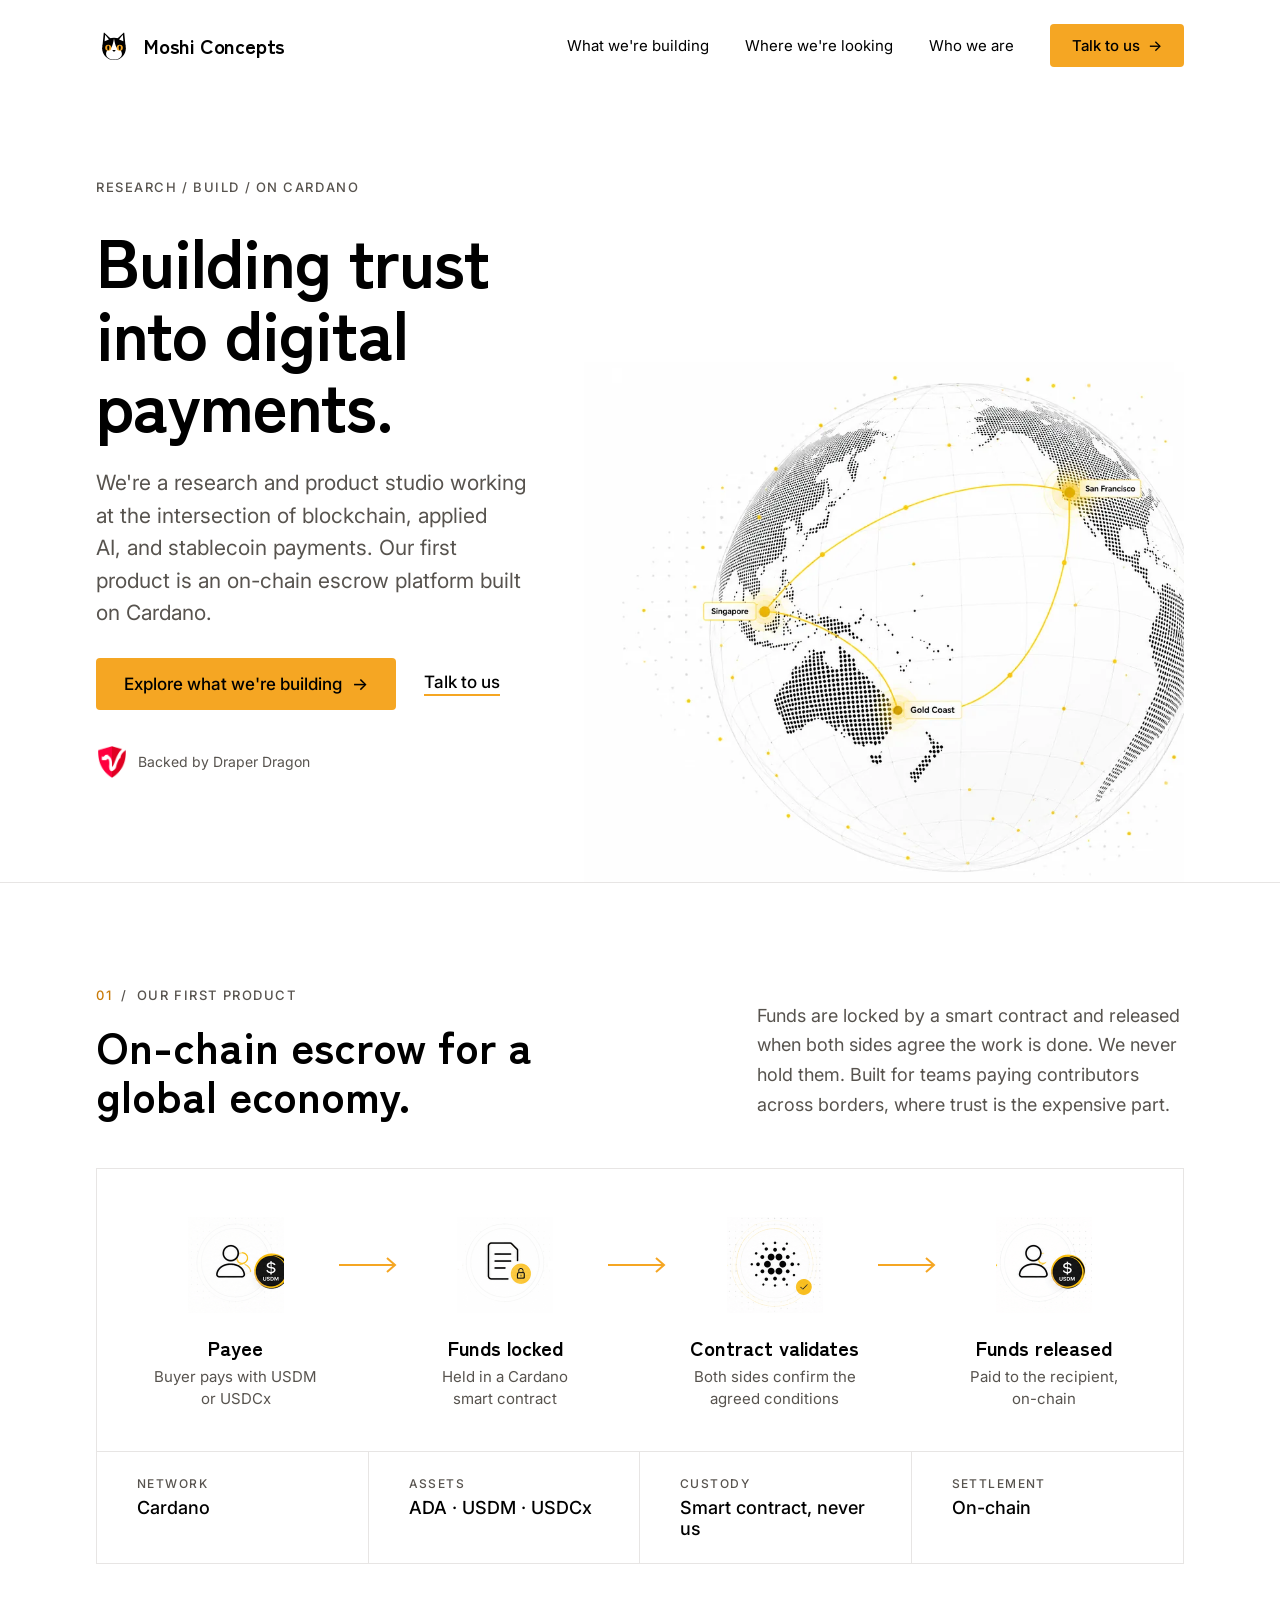
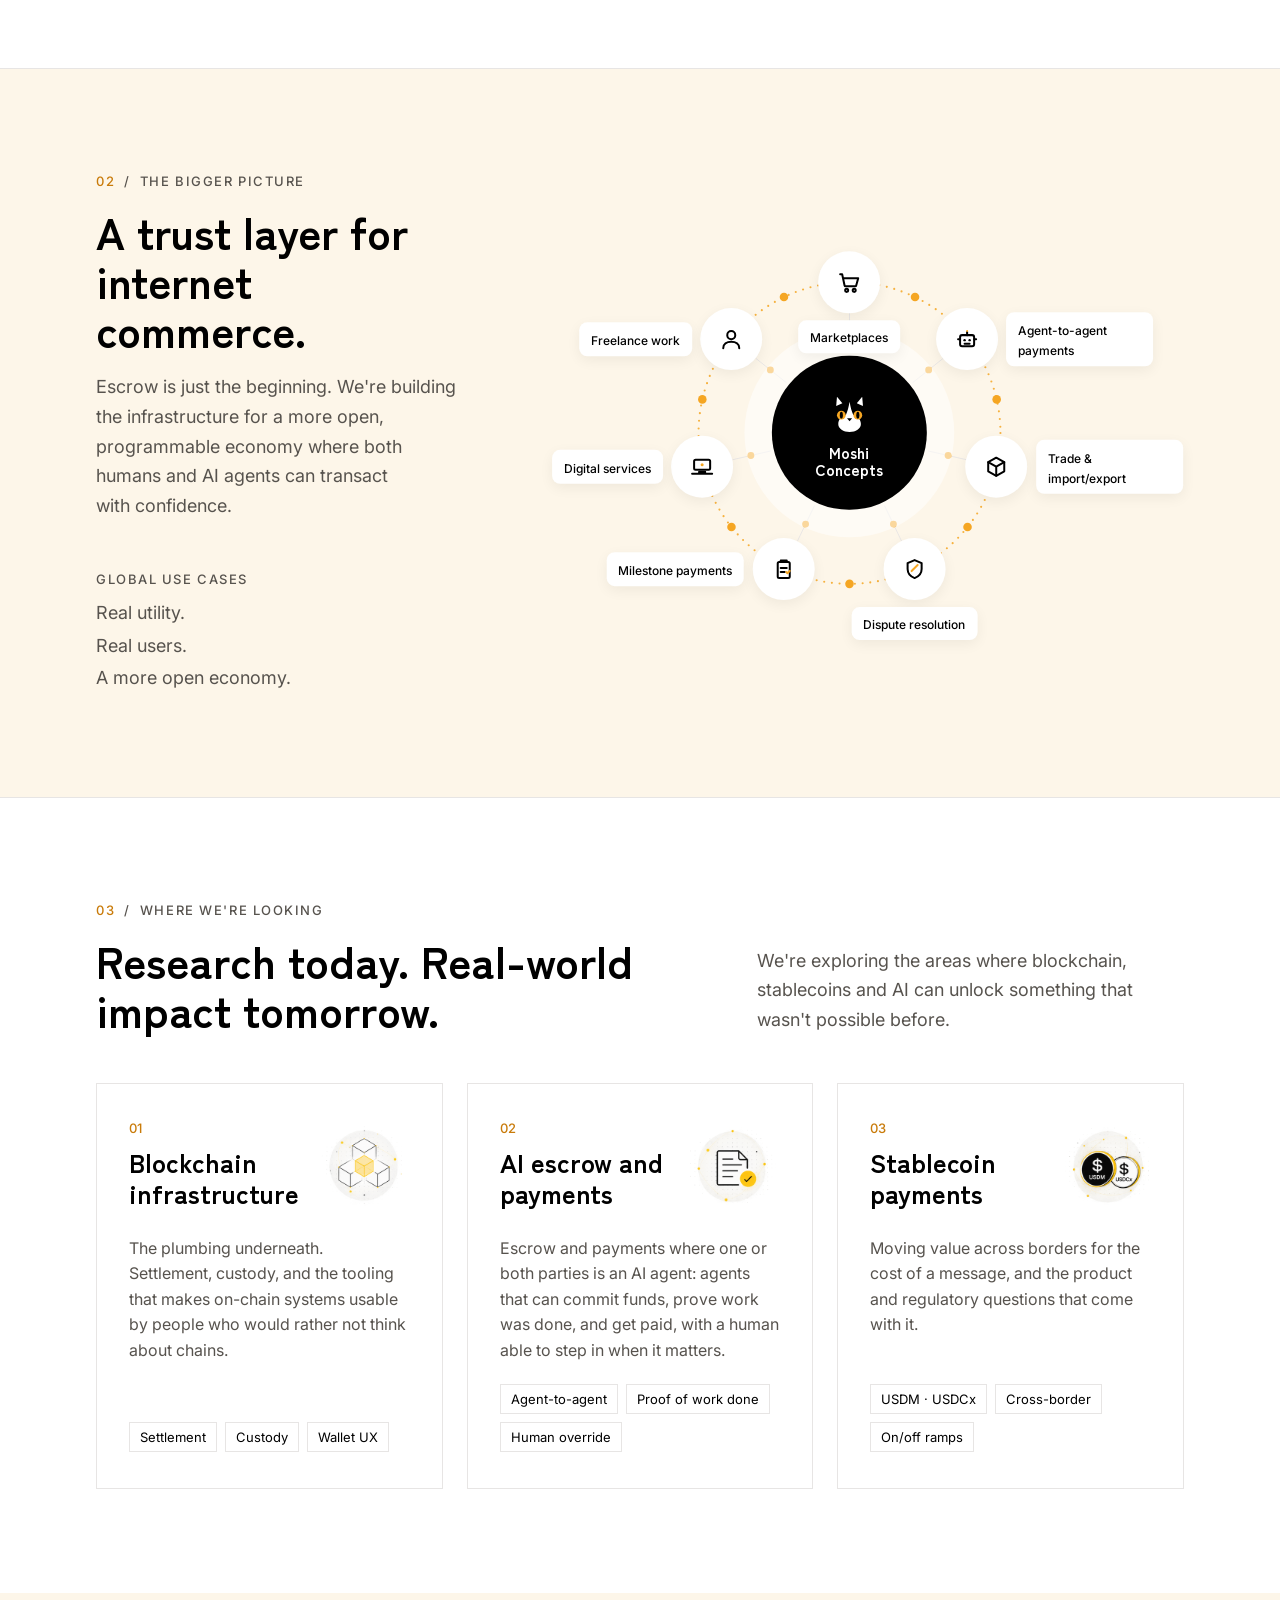
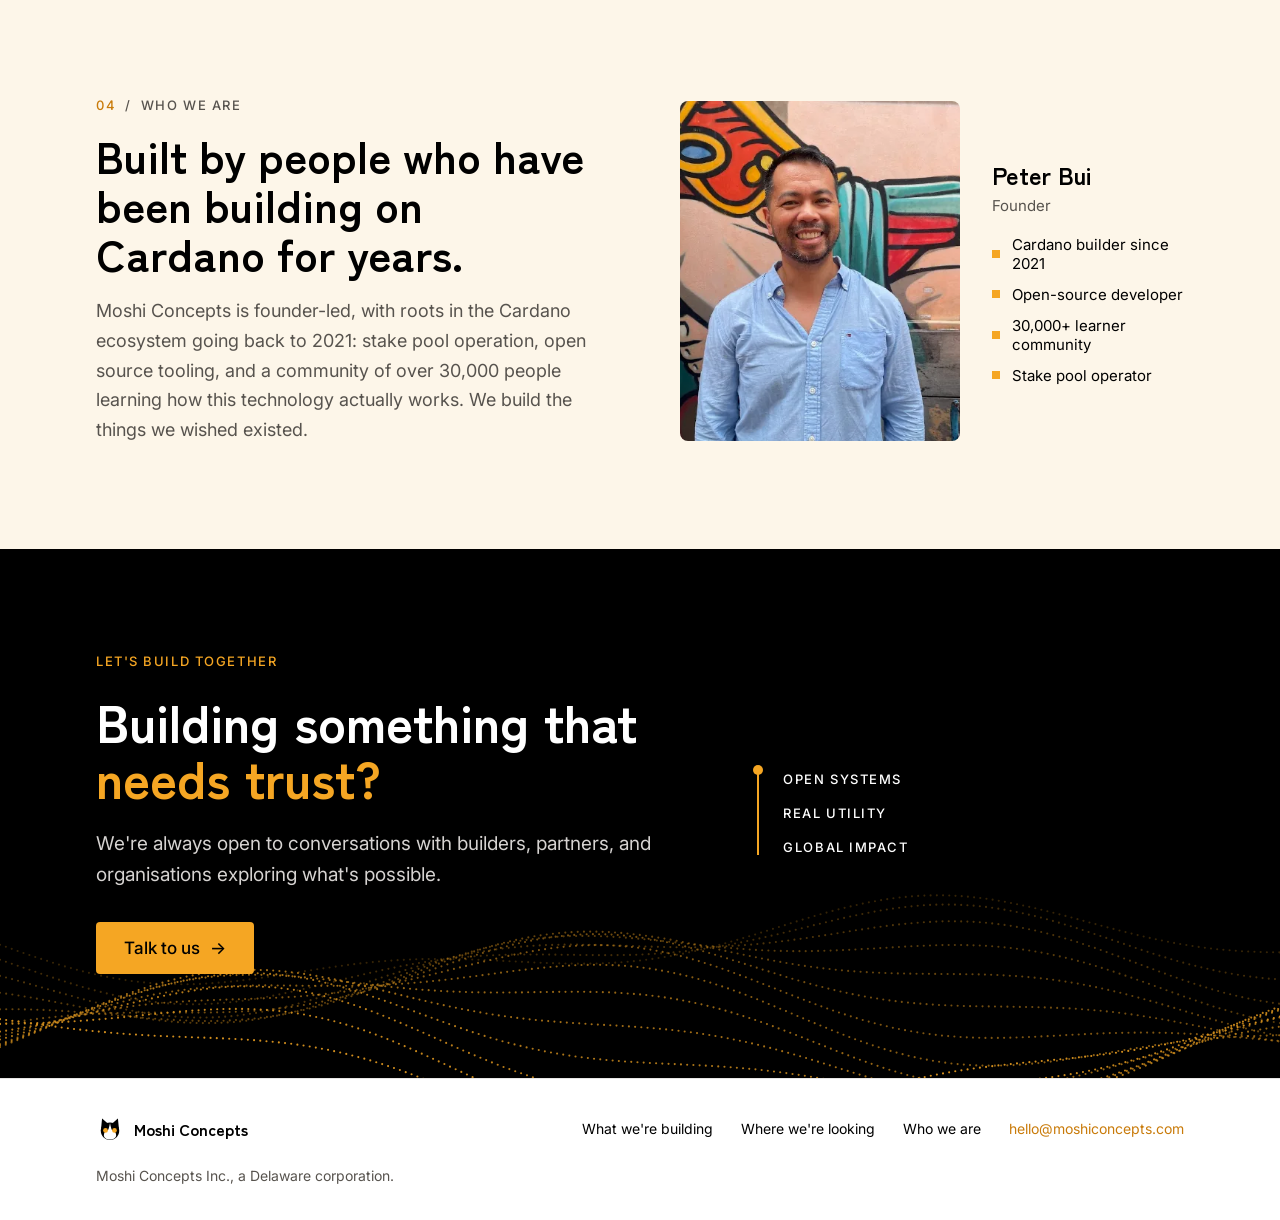
==== index.html @ ad5820c0 "Trust layer: card list on mobile, per the mobile mockup Under 960px the seven use cases now render a" ====
<!DOCTYPE html>
<html lang="en">
<head>
  <meta charset="utf-8">
  <meta name="viewport" content="width=device-width, initial-scale=1">
  <title>Moshi Concepts — Building trust into digital payments</title>
  <meta name="description" content="Moshi Concepts is a research and product studio working at the intersection of blockchain, applied AI, and stablecoin payments. Our first product is an on-chain escrow platform built on Cardano.">

  <!-- Open Graph / social -->
  <meta property="og:type" content="website">
  <meta property="og:title" content="Moshi Concepts — Building trust into digital payments">
  <meta property="og:description" content="A research and product studio at the intersection of blockchain, applied AI, and stablecoin payments. First product: an on-chain escrow platform on Cardano.">
  <meta property="og:image" content="assets/hero.webp">
  <meta name="twitter:card" content="summary_large_image">

  <link rel="icon" href="assets/favicon.svg" type="image/svg+xml">

  <link rel="preconnect" href="https://fonts.googleapis.com">
  <link rel="preconnect" href="https://fonts.gstatic.com" crossorigin>
  <link href="https://fonts.googleapis.com/css2?family=Zen+Kaku+Gothic+New:wght@500;700&family=Inter:wght@400;500&display=swap" rel="stylesheet">

  <link rel="stylesheet" href="styles.css">
</head>
<body>
  <div class="site">

    <!-- ===================== Nav ===================== -->
    <nav class="nav">
      <a class="brand" href="#top" aria-label="Moshi Concepts — home">
        <svg class="brand__mark" viewBox="0 0 100 100" role="img" aria-label="Moshi Concepts">
          <path d="M18,50 L21.5,14 Q22,11 24,14 L45,33 Z" fill="#000000"></path>
          <path d="M82,50 L78.5,14 Q78,11 76,14 L55,33 Z" fill="#000000"></path>
          <path d="M50,27 C68,27 83,39 83,56 C83,73 69,89 50,89 C31,89 17,73 17,56 C17,39 32,27 50,27 Z" fill="#000000"></path>
          <path d="M24,37 L25.5,19 L36,32 Z" fill="#FFFFFF"></path>
          <path d="M76,37 L74.5,19 L64,32 Z" fill="#FFFFFF"></path>
          <path d="M50,29 C52,40 54,48 57,54 C65,56 72,63 72,72 C72,81 62,87.5 50,87.5 C38,87.5 28,81 28,72 C28,63 35,56 43,54 C46,48 48,40 50,29 Z" fill="#FFFFFF"></path>
          <path d="M50,67 l-5,-6 h10 Z" fill="#000000"></path>
          <circle cx="34" cy="55" r="8.5" fill="#F5A623"></circle>
          <circle cx="66" cy="55" r="8.5" fill="#F5A623"></circle>
          <ellipse cx="34" cy="55" rx="3" ry="6.5" fill="#000000"></ellipse>
          <ellipse cx="66" cy="55" rx="3" ry="6.5" fill="#000000"></ellipse>
        </svg>
        <span class="brand__word">Moshi Concepts</span>
      </a>

      <div class="nav__right">
        <div class="nav__links">
          <a href="#build">What we're building</a>
          <a href="#look">Where we're looking</a>
          <a href="#who">Who we are</a>
        </div>
        <a class="btn btn--nav" href="mailto:hello@moshiconcepts.com">Talk to us <span class="btn__arrow" aria-hidden="true">→</span></a>
      </div>
    </nav>

    <!-- ===================== Hero ===================== -->
    <header id="top" class="hero">
      <div class="hero__text">
        <div class="eyebrow">Research / Build / On Cardano</div>
        <h1>Building trust into digital payments.</h1>
        <p class="lead">We're a research and product studio working at the intersection of blockchain, applied AI, and stablecoin payments. Our first product is an on-chain escrow platform built on Cardano.</p>
        <div class="hero__actions">
          <a class="btn btn--lg" href="#build">Explore what we're building <span aria-hidden="true">→</span></a>
          <a class="link-underline" href="mailto:hello@moshiconcepts.com">Talk to us</a>
        </div>
        <div class="backed">
          <img src="assets/draper-dragon.png" alt="Draper Dragon" width="128" height="142">
          <span>Backed by Draper Dragon</span>
        </div>
      </div>
      <div class="hero__media">
        <img src="assets/hero.webp" alt="A globe tracing payment routes between Singapore, Gold Coast, and San Francisco" width="1200" height="800">
      </div>
    </header>

    <!-- ===================== 01 · Our first product ===================== -->
    <section id="build" class="section build">
      <div class="sec-head">
        <div class="sec-head__text">
          <div class="eyebrow"><span class="eyebrow__num">01</span>&nbsp;&nbsp;/&nbsp;&nbsp;Our first product</div>
          <h2>On-chain escrow for a global economy.</h2>
        </div>
        <p class="sec-head__intro">Funds are locked by a smart contract and released when both sides agree the work is done. We never hold them. Built for teams paying contributors across borders, where trust is the expensive part.</p>
      </div>

      <div class="flow">
        <div class="flow__steps">
          <div class="step">
            <img class="step__icon" src="assets/step-payee.png" loading="lazy" decoding="async" alt="" width="192" height="192">
            <div class="step__text">
              <h3>Payee</h3>
              <p>Buyer pays with USDM or USDCx</p>
            </div>
          </div>
          <svg class="flow__arrow flow__arrow--h" viewBox="0 0 72 24" width="72" height="24" aria-hidden="true"><path d="M4,12 H60 M52,5 L60,12 L52,19" fill="none" stroke="#F5A623" stroke-width="2"></path></svg>
          <svg class="flow__arrow flow__arrow--v" viewBox="0 0 24 40" width="24" height="40" aria-hidden="true"><path d="M12,4 V32 M5,25 L12,32 L19,25" fill="none" stroke="#F5A623" stroke-width="2"></path></svg>
          <div class="step">
            <img class="step__icon" src="assets/step-lock.png" loading="lazy" decoding="async" alt="" width="192" height="192">
            <div class="step__text">
              <h3>Funds locked</h3>
              <p>Held in a Cardano smart contract</p>
            </div>
          </div>
          <svg class="flow__arrow flow__arrow--h" viewBox="0 0 72 24" width="72" height="24" aria-hidden="true"><path d="M4,12 H60 M52,5 L60,12 L52,19" fill="none" stroke="#F5A623" stroke-width="2"></path></svg>
          <svg class="flow__arrow flow__arrow--v" viewBox="0 0 24 40" width="24" height="40" aria-hidden="true"><path d="M12,4 V32 M5,25 L12,32 L19,25" fill="none" stroke="#F5A623" stroke-width="2"></path></svg>
          <div class="step">
            <img class="step__icon" src="assets/step-validate.png" loading="lazy" decoding="async" alt="" width="192" height="192">
            <div class="step__text">
              <h3>Contract validates</h3>
              <p>Both sides confirm the agreed conditions</p>
            </div>
          </div>
          <svg class="flow__arrow flow__arrow--h" viewBox="0 0 72 24" width="72" height="24" aria-hidden="true"><path d="M4,12 H60 M52,5 L60,12 L52,19" fill="none" stroke="#F5A623" stroke-width="2"></path></svg>
          <svg class="flow__arrow flow__arrow--v" viewBox="0 0 24 40" width="24" height="40" aria-hidden="true"><path d="M12,4 V32 M5,25 L12,32 L19,25" fill="none" stroke="#F5A623" stroke-width="2"></path></svg>
          <div class="step">
            <img class="step__icon" src="assets/step-release.png" loading="lazy" decoding="async" alt="" width="192" height="192">
            <div class="step__text">
              <h3>Funds released</h3>
              <p>Paid to the recipient, on-chain</p>
            </div>
          </div>
        </div>

        <div class="flow__specs">
          <div class="spec">
            <div class="spec__label">Network</div>
            <div class="spec__value">Cardano</div>
          </div>
          <div class="spec">
            <div class="spec__label">Assets</div>
            <div class="spec__value">ADA · USDM · USDCx</div>
          </div>
          <div class="spec">
            <div class="spec__label">Custody</div>
            <div class="spec__value">Smart contract<span class="spec__long">, never us</span></div>
          </div>
          <div class="spec">
            <div class="spec__label">Settlement</div>
            <div class="spec__value">On-chain</div>
          </div>
        </div>
      </div>
    </section>

    <!-- ===================== 02 · The trust layer ===================== -->
    <section id="trust" class="section trust">
      <div class="trust__text">
        <div class="eyebrow"><span class="eyebrow__num">02</span>&nbsp;&nbsp;/&nbsp;&nbsp;The bigger picture</div>
        <h2>A trust layer for internet commerce.</h2>
        <p class="trust__intro">Escrow is just the beginning. We're building the infrastructure for a more open, programmable economy where both humans and AI agents can transact with confidence.</p>
        <div class="trust__uses">
          <div class="trust__uses-label">Global use cases</div>
          <ul class="trust__uses-list">
            <li>Real utility.</li>
            <li>Real users.</li>
            <li>A more open economy.</li>
          </ul>
        </div>
      </div>

      <div class="trust__media">
        <div class="eco">
          <img class="eco__orbit" src="assets/eco-orbit.svg" alt="" width="780" height="560">
          <div class="eco__hub" aria-label="Moshi Concepts">
            <svg viewBox="0 0 100 100" aria-hidden="true">
            <path d="M18,50 L21.5,14 Q22,11 24,14 L45,33 Z" fill="#000000"></path>
            <path d="M82,50 L78.5,14 Q78,11 76,14 L55,33 Z" fill="#000000"></path>
            <path d="M50,27 C68,27 83,39 83,56 C83,73 69,89 50,89 C31,89 17,73 17,56 C17,39 32,27 50,27 Z" fill="#000000"></path>
            <path d="M24,37 L25.5,19 L36,32 Z" fill="#FFFFFF"></path>
            <path d="M76,37 L74.5,19 L64,32 Z" fill="#FFFFFF"></path>
            <path d="M50,29 C52,40 54,48 57,54 C65,56 72,63 72,72 C72,81 62,87.5 50,87.5 C38,87.5 28,81 28,72 C28,63 35,56 43,54 C46,48 48,40 50,29 Z" fill="#FFFFFF"></path>
            <path d="M50,67 l-5,-6 h10 Z" fill="#000000"></path>
            <circle cx="34" cy="55" r="8.5" fill="#F5A623"></circle>
            <circle cx="66" cy="55" r="8.5" fill="#F5A623"></circle>
            <ellipse cx="34" cy="55" rx="3" ry="6.5" fill="#000000"></ellipse>
            <ellipse cx="66" cy="55" rx="3" ry="6.5" fill="#000000"></ellipse>
          </svg>
            <span>Moshi<br>Concepts</span>
          </div>
          <ul class="eco__nodes" aria-label="Use cases the trust layer supports">
            <li class="eco__node eco__node--below" style="--i:0; --o:1">
              <span class="eco__icon" aria-hidden="true"><svg viewBox="0 0 24 24" fill="none" stroke="currentColor" stroke-width="2" stroke-linecap="round" stroke-linejoin="round"><path d="M3 4h2l2.4 11.2a1 1 0 0 0 1 .8H18a1 1 0 0 0 1-.8L21 8H7"/><circle cx="9.5" cy="20" r="1.5"/><circle cx="17" cy="20" r="1.5"/></svg></span>
              <span class="eco__text">
                <span class="eco__label">Marketplaces</span>
                <span class="eco__sub">Buy and sell with confidence</span>
              </span>
              <span class="eco__go" aria-hidden="true">→</span>
            </li>
            <li class="eco__node eco__node--right" style="--i:1; --o:3">
              <span class="eco__icon" aria-hidden="true"><svg viewBox="0 0 24 24" fill="none" stroke="currentColor" stroke-width="2" stroke-linecap="round" stroke-linejoin="round"><rect x="5" y="8" width="14" height="11" rx="2"/><path d="M12 8V5"/><circle cx="12" cy="4" r="1" fill="#F5A623" stroke="none"/><circle cx="9.5" cy="13" r="1.2" fill="currentColor" stroke="none"/><circle cx="14.5" cy="13" r="1.2" fill="currentColor" stroke="none"/><path d="M9.5 16.5h5M5 12H3M21 12h-2"/></svg></span>
              <span class="eco__text">
                <span class="eco__label">Agent-to-agent payments</span>
                <span class="eco__sub">Autonomous commerce</span>
              </span>
              <span class="eco__go" aria-hidden="true">→</span>
            </li>
            <li class="eco__node eco__node--right" style="--i:2; --o:5">
              <span class="eco__icon" aria-hidden="true"><svg viewBox="0 0 24 24" fill="none" stroke="currentColor" stroke-width="2" stroke-linecap="round" stroke-linejoin="round"><path d="M12 3l8 4.5v9L12 21l-8-4.5v-9L12 3z"/><path d="M12 12l8-4.5M12 12v9M12 12L4 7.5"/></svg></span>
              <span class="eco__text">
                <span class="eco__label">Trade &amp; import/export</span>
                <span class="eco__sub">Global commerce and supply chains</span>
              </span>
              <span class="eco__go" aria-hidden="true">→</span>
            </li>
            <li class="eco__node eco__node--below" style="--i:3; --o:7">
              <span class="eco__icon" aria-hidden="true"><svg viewBox="0 0 24 24" fill="none" stroke="currentColor" stroke-width="2" stroke-linecap="round" stroke-linejoin="round"><path d="M12 3l7 3v6c0 4.5-3 7.5-7 9-4-1.5-7-4.5-7-9V6l7-3z"/><path d="M9 14l6-6" stroke="#F5A623"/></svg></span>
              <span class="eco__text">
                <span class="eco__label">Dispute resolution</span>
                <span class="eco__sub">Fair and transparent outcomes</span>
              </span>
              <span class="eco__go" aria-hidden="true">→</span>
            </li>
            <li class="eco__node eco__node--left" style="--i:4; --o:6">
              <span class="eco__icon" aria-hidden="true"><svg viewBox="0 0 24 24" fill="none" stroke="currentColor" stroke-width="2" stroke-linecap="round" stroke-linejoin="round"><rect x="6" y="5" width="12" height="16" rx="1.5"/><path d="M9 5V3.5h6V5"/><path d="M9 11h6M9 15h4"/><path d="M14.5 15l1.2 1.2 2.3-2.4" stroke="#F5A623"/></svg></span>
              <span class="eco__text">
                <span class="eco__label">Milestone payments</span>
                <span class="eco__sub">Project-based work and delivery</span>
              </span>
              <span class="eco__go" aria-hidden="true">→</span>
            </li>
            <li class="eco__node eco__node--left" style="--i:5; --o:4">
              <span class="eco__icon" aria-hidden="true"><svg viewBox="0 0 24 24" fill="none" stroke="currentColor" stroke-width="2" stroke-linecap="round" stroke-linejoin="round"><rect x="4" y="5" width="16" height="10" rx="1.5"/><path d="M2 19h20M9 19v-2h6v2"/><circle cx="12" cy="10" r="1.5" fill="#F5A623" stroke="none"/></svg></span>
              <span class="eco__text">
                <span class="eco__label">Digital services</span>
                <span class="eco__sub">Software, content and subscriptions</span>
              </span>
              <span class="eco__go" aria-hidden="true">→</span>
            </li>
            <li class="eco__node eco__node--left" style="--i:6; --o:2">
              <span class="eco__icon" aria-hidden="true"><svg viewBox="0 0 24 24" fill="none" stroke="currentColor" stroke-width="2" stroke-linecap="round" stroke-linejoin="round"><circle cx="12" cy="8" r="4"/><path d="M4 21c0-4 3.5-6.5 8-6.5s8 2.5 8 6.5"/></svg></span>
              <span class="eco__text">
                <span class="eco__label">Freelance work</span>
                <span class="eco__sub">Services and gig economy</span>
              </span>
              <span class="eco__go" aria-hidden="true">→</span>
            </li>
          </ul>
        </div>
      </div>
    </section>

    <!-- ===================== 03 · Where we're looking ===================== -->
    <section id="look" class="section look">
      <div class="sec-head">
        <div class="sec-head__text">
          <div class="eyebrow"><span class="eyebrow__num">03</span>&nbsp;&nbsp;/&nbsp;&nbsp;Where we're looking</div>
          <h2>Research today. Real-world impact tomorrow.</h2>
        </div>
        <p class="sec-head__intro sec-head__intro--desktop">We're exploring the areas where blockchain, stablecoins and AI can unlock something that wasn't possible before.</p>
      </div>

      <div class="cards">
        <div class="card">
          <div class="card__top">
            <div class="card__heading">
              <div class="card__num">01</div>
              <h3>Blockchain infrastructure</h3>
            </div>
            <img class="card__icon" src="assets/icon-blockchain.png" loading="lazy" decoding="async" alt="" width="256" height="236">
          </div>
          <p>The plumbing underneath. Settlement, custody, and the tooling that makes on-chain systems usable by people who would rather not think about chains.</p>
          <div class="chips">
            <span class="chip">Settlement</span>
            <span class="chip">Custody</span>
            <span class="chip">Wallet UX</span>
          </div>
        </div>
        <div class="card">
          <div class="card__top">
            <div class="card__heading">
              <div class="card__num">02</div>
              <h3>AI escrow and payments</h3>
            </div>
            <img class="card__icon" src="assets/icon-ai.png" loading="lazy" decoding="async" alt="" width="256" height="236">
          </div>
          <p>Escrow and payments where one or both parties is an AI agent: agents that can commit funds, prove work was done, and get paid, with a human able to step in when it matters.</p>
          <div class="chips">
            <span class="chip">Agent-to-agent</span>
            <span class="chip">Proof of work done</span>
            <span class="chip">Human override</span>
          </div>
        </div>
        <div class="card">
          <div class="card__top">
            <div class="card__heading">
              <div class="card__num">03</div>
              <h3>Stablecoin payments</h3>
            </div>
            <img class="card__icon" src="assets/icon-stablecoin.png" loading="lazy" decoding="async" alt="" width="256" height="236">
          </div>
          <p>Moving value across borders for the cost of a message, and the product and regulatory questions that come with it.</p>
          <div class="chips">
            <span class="chip">USDM · USDCx</span>
            <span class="chip">Cross-border</span>
            <span class="chip">On/off ramps</span>
          </div>
        </div>
      </div>
    </section>

    <!-- ===================== 04 · Who we are ===================== -->
    <section id="who" class="who">
      <div class="who__text">
        <div class="eyebrow"><span class="eyebrow__num">04</span>&nbsp;&nbsp;/&nbsp;&nbsp;Who we are</div>
        <h2>Built by people who have been building on Cardano for years.</h2>
        <p>Moshi Concepts is founder-led, with roots in the Cardano ecosystem going back to 2021: stake pool operation, open source tooling, and a community of over 30,000 people learning how this technology actually works. We build the things we wished existed.</p>
      </div>
      <div class="founder">
        <img class="founder__photo" src="assets/founder.webp" loading="lazy" decoding="async" alt="Peter Bui, founder of Moshi Concepts" width="460" height="460">
        <div class="founder__details">
          <div class="founder__id">
            <div class="founder__name">Peter Bui</div>
            <div class="founder__role">Founder</div>
          </div>
          <ul class="creds">
            <li>Cardano builder since 2021</li>
            <li>Open-source developer</li>
            <li>30,000+ learner community</li>
            <li>Stake pool operator</li>
          </ul>
        </div>
      </div>
    </section>

    <!-- ===================== Dark CTA ===================== -->
    <section class="cta">
      <div class="cta__text">
        <div class="eyebrow eyebrow--accent">Let's build together</div>
        <h2>Building something that <span class="cta__accent">needs trust?</span></h2>
        <p>We're always open to conversations with builders, partners, and organisations exploring what's possible.</p>
        <a class="btn btn--lg btn--dark" href="mailto:hello@moshiconcepts.com">Talk to us <span aria-hidden="true">→</span></a>
      </div>
      <ul class="cta__pillars">
        <li class="cta__pillar">Open systems</li>
        <li class="cta__pillar">Real utility</li>
        <li class="cta__pillar">Global impact</li>
      </ul>
      <img class="cta__wave" src="assets/cta-wave.svg" alt="" width="1440" height="260">
    </section>

    <!-- ===================== Footer ===================== -->
    <footer class="footer">
      <div class="footer__row">
        <a class="footer__brand" href="#top" aria-label="Moshi Concepts — home">
          <svg viewBox="0 0 100 100" width="28" height="28" aria-hidden="true">
            <path d="M18,50 L21.5,14 Q22,11 24,14 L45,33 Z" fill="#000000"></path>
            <path d="M82,50 L78.5,14 Q78,11 76,14 L55,33 Z" fill="#000000"></path>
            <path d="M50,27 C68,27 83,39 83,56 C83,73 69,89 50,89 C31,89 17,73 17,56 C17,39 32,27 50,27 Z" fill="#000000"></path>
            <path d="M50,29 C52,40 54,48 57,54 C65,56 72,63 72,72 C72,81 62,87.5 50,87.5 C38,87.5 28,81 28,72 C28,63 35,56 43,54 C46,48 48,40 50,29 Z" fill="#FFFFFF"></path>
            <circle cx="34" cy="55" r="8.5" fill="#F5A623"></circle>
            <circle cx="66" cy="55" r="8.5" fill="#F5A623"></circle>
          </svg>
          <span>Moshi Concepts</span>
        </a>
        <div class="footer__links">
          <a href="#build">What we're building</a>
          <a href="#look">Where we're looking</a>
          <a href="#who">Who we are</a>
          <a class="footer__mail" href="mailto:hello@moshiconcepts.com">hello@moshiconcepts.com</a>
        </div>
      </div>
      <div class="footer__legal">Moshi Concepts Inc., a Delaware corporation.</div>
    </footer>

  </div>
</body>
</html>
---- styles.css ----
/* ============================================================
   Moshi Concepts — landing page (v2)
   Recreated from the design handoff as one responsive page.
   Mobile-first; desktop styles apply from 960px up.
   ============================================================ */

:root {
  --page-bg: #FFFFFF;
  --ink: #000000;       /* headings */
  --body: #57534E;      /* body text */
  --body-dark: #D6D3D1; /* body text on the dark section */
  --hairline: #E7E5E4;  /* borders */
  --accent: #F5A623;
  --accent-hover: #C97B0A;
  --tint: #FDF6E9;      /* "Who we are" */

  --font-head: 'Zen Kaku Gothic New', system-ui, sans-serif;
  --font-body: 'Inter', system-ui, -apple-system, Segoe UI, Roboto, sans-serif;
}

*, *::before, *::after { box-sizing: border-box; }

html { scroll-behavior: smooth; }

body {
  margin: 0;
  background: var(--page-bg);
  font-family: var(--font-body);
  color: var(--body);
  -webkit-font-smoothing: antialiased;
  text-rendering: optimizeLegibility;
}

img { max-width: 100%; display: block; }

h1, h2, h3 {
  font-family: var(--font-head);
  font-weight: 700;
  color: var(--ink);
  margin: 0;
  text-wrap: pretty;
}
p { margin: 0; text-wrap: pretty; }

a { color: var(--accent-hover); text-decoration: none; }

/* Site canvas: capped at the 1440 artboard width */
.site {
  background: var(--page-bg);
  max-width: 1440px;
  margin: 0 auto;
  display: flex;
  flex-direction: column;
}

/* ===================== Shared pieces ===================== */

/* Eyebrow labels: "RESEARCH / BUILD / ON CARDANO", "01 / OUR FIRST PRODUCT" */
.eyebrow {
  font-size: 12px;
  font-weight: 500;
  letter-spacing: 0.12em;
  text-transform: uppercase;
  color: var(--body);
}
.eyebrow__num { color: var(--accent-hover); }
.eyebrow--accent { color: var(--accent); }

/* Buttons */
.btn {
  display: inline-flex;
  align-items: center;
  gap: 10px;
  background: var(--accent);
  color: var(--ink);
  font-family: var(--font-body);
  font-weight: 500;
  border-radius: 4px;
  white-space: nowrap;
}
.btn:hover { background: var(--accent-hover); color: var(--ink); }
.btn:active { background: var(--accent-hover); color: #FFFFFF; }
.btn--nav { min-height: 44px; padding: 0 16px; font-size: 14px; }
.btn--nav .btn__arrow { display: none; }
.btn--lg { min-height: 48px; padding: 0 24px; font-size: 16px; }
.btn--dark:hover { background: #FFFFFF; color: var(--ink); }

/* Section header: eyebrow + h2 on the left, intro paragraph on the right (desktop) */
.section { border-top: 1px solid var(--hairline); }
.sec-head { display: flex; flex-direction: column; gap: 24px; }
.sec-head__text { display: flex; flex-direction: column; gap: 24px; }
.sec-head h2 { font-size: 30px; line-height: 1.12; }
.sec-head__intro { font-size: 16px; line-height: 1.65; }
.sec-head__intro--desktop { display: none; }

/* ===================== Nav ===================== */
.nav {
  display: flex;
  align-items: center;
  justify-content: space-between;
  padding: 18px 24px;
}
.brand {
  display: flex;
  align-items: center;
  gap: 10px;
  color: var(--ink);
}
.brand__mark { width: 32px; height: 32px; flex: none; }
.brand__word {
  font-family: var(--font-head);
  font-weight: 700;
  font-size: 18px;
  letter-spacing: -0.01em;
}
.nav__right { display: flex; align-items: center; gap: 36px; flex: none; }
.nav__links { display: none; }

/* ===================== Hero ===================== */
.hero {
  display: flex;
  flex-direction: column;
  gap: 20px;
  padding: 40px 24px 0;
  overflow: hidden;
}
.hero__text { display: flex; flex-direction: column; gap: 20px; }
.hero h1 {
  font-size: 40px;
  line-height: 1.08;
  letter-spacing: -0.01em;
}
.lead { font-size: 17px; line-height: 1.6; }
.hero__actions { display: flex; flex-direction: column; gap: 20px; align-items: flex-start; }
.link-underline { display: none; }

.backed {
  display: flex;
  align-items: center;
  gap: 10px;
  font-size: 13px;
  color: var(--body);
}
.backed img { width: 32px; height: 32px; flex: none; object-fit: contain; }

.hero__media { height: 220px; margin-top: 16px; }
/* Globe sits on the right of the artwork with whitespace on the left,
   so anchor the crop right to keep the city labels in frame. */
.hero__media img { width: 100%; height: 100%; object-fit: cover; object-position: right center; }

/* ===================== 01 · Our first product ===================== */
.build {
  display: flex;
  flex-direction: column;
  gap: 24px;
  padding: 56px 24px;
}

.flow { border: 1px solid var(--hairline); background: #FFFFFF; }

/* Steps: stacked rows on mobile, a 4-across row with arrows on desktop */
.flow__steps {
  display: flex;
  flex-direction: column;
  align-items: center;
  gap: 8px;
  padding: 32px 24px;
}
.step { display: flex; align-items: center; gap: 16px; width: 100%; }
/* The step artwork draws its own ring, with a badge overhanging it —
   so show it unclipped rather than masking to a circle. */
.step__icon {
  width: 72px;
  height: 72px;
  flex: none;
  object-fit: contain;
}
.step__text { display: flex; flex-direction: column; gap: 4px; }
.step h3 { font-size: 18px; }
.step p { font-size: 14px; line-height: 1.5; }
.flow__arrow--h { display: none; }
.flow__arrow--v { align-self: flex-start; margin-left: 24px; }

/* Spec strip: 2×2 on mobile, 4 across on desktop */
.flow__specs {
  display: grid;
  grid-template-columns: repeat(2, minmax(0, 1fr));
  border-top: 1px solid var(--hairline);
}
.spec { display: flex; flex-direction: column; gap: 4px; padding: 18px 20px; }
.spec:nth-child(1) { border-right: 1px solid var(--hairline); border-bottom: 1px solid var(--hairline); }
.spec:nth-child(2) { border-bottom: 1px solid var(--hairline); }
.spec:nth-child(3) { border-right: 1px solid var(--hairline); }
.spec__label {
  font-size: 11px;
  font-weight: 500;
  letter-spacing: 0.12em;
  text-transform: uppercase;
}
.spec__value { font-size: 16px; font-weight: 500; color: var(--ink); }
.spec__long { display: none; }

/* ===================== 03 · Where we're looking ===================== */
.look {
  display: flex;
  flex-direction: column;
  gap: 24px;
  padding: 56px 24px;
}
.cards { display: flex; flex-direction: column; gap: 16px; }
.card {
  display: flex;
  flex-direction: column;
  gap: 16px;
  padding: 28px 24px;
  border: 1px solid var(--hairline);
}
.card__top { display: flex; justify-content: space-between; align-items: flex-start; gap: 16px; }
.card__heading { display: flex; flex-direction: column; gap: 8px; }
.card__num { font-size: 13px; font-weight: 500; color: var(--accent-hover); }
.card h3 { font-size: 22px; line-height: 1.2; }
.card__icon { width: 72px; height: 72px; flex: none; object-fit: contain; }
.card p { font-size: 15px; line-height: 1.6; }
.chips { display: flex; flex-wrap: wrap; gap: 8px; }
.chip {
  font-size: 12px;
  padding: 6px 10px;
  border: 1px solid var(--hairline);
  color: var(--ink);
}

/* ===================== 02 · The trust layer ===================== */
.trust {
  display: flex;
  flex-direction: column;
  gap: 32px;
  padding: 56px 24px;
  background: var(--tint);
}
.trust__text { display: flex; flex-direction: column; gap: 24px; }
.trust h2 { font-size: 30px; line-height: 1.12; }
.trust__intro { font-size: 16px; line-height: 1.65; }
.trust__uses { display: none; flex-direction: column; gap: 10px; margin-top: 8px; }
.trust__uses-label {
  font-size: 12px;
  font-weight: 500;
  letter-spacing: 0.12em;
  text-transform: uppercase;
  color: var(--body);
}
.trust__uses-list {
  list-style: none;
  margin: 0;
  padding: 0;
  display: flex;
  flex-direction: column;
  gap: 4px;
  font-size: 16px;
  line-height: 1.6;
  color: var(--body);
}

/* Ecosystem: on mobile a vertical list of use-case cards (icon, title,
   description, arrow chip) in reading order; on desktop the ring diagram —
   black hub, gold orbit, and nodes with pill labels (see the desktop block). */
.eco { display: flex; flex-direction: column; gap: 12px; }
.eco__orbit { display: none; }
.eco__hub {
  display: none;
  width: 140px;
  height: 140px;
  border-radius: 50%;
  background: #000000;
  color: #FFFFFF;
  flex-direction: column;
  align-items: center;
  justify-content: center;
  font-family: var(--font-head);
  font-weight: 700;
  line-height: 1.15;
  text-align: center;
}
.eco__nodes {
  list-style: none;
  margin: 0;
  padding: 0;
  display: flex;
  flex-direction: column;
  gap: 12px;
  width: 100%;
}
.eco__node {
  order: var(--o);
  display: flex;
  align-items: center;
  gap: 16px;
  padding: 16px 18px;
  background: #FFFFFF;
  border-radius: 14px;
  box-shadow: 0 4px 14px rgba(0, 0, 0, 0.06);
}
.eco__icon {
  width: 56px;
  height: 56px;
  flex: none;
  border-radius: 50%;
  background: #FFFFFF;
  border: 1px solid var(--hairline);
  display: flex;
  align-items: center;
  justify-content: center;
  color: var(--ink);
}
.eco__icon svg { width: 26px; height: 26px; }
.eco__text { display: flex; flex-direction: column; gap: 3px; flex: 1; min-width: 0; }
.eco__label {
  font-family: var(--font-head);
  font-weight: 700;
  font-size: 16px;
  line-height: 1.25;
  color: var(--ink);
}
.eco__sub { font-size: 13px; line-height: 1.4; color: var(--body); }
.eco__go {
  width: 28px;
  height: 28px;
  flex: none;
  border-radius: 50%;
  background: var(--accent);
  color: var(--ink);
  display: flex;
  align-items: center;
  justify-content: center;
  font-size: 14px;
  line-height: 1;
}

/* ===================== 04 · Who we are ===================== */
.who {
  display: flex;
  flex-direction: column;
  gap: 24px;
  padding: 56px 24px;
  background: var(--tint);
}
.who__text { display: flex; flex-direction: column; gap: 24px; }
.who h2 { font-size: 30px; line-height: 1.12; }
.who__text p { font-size: 16px; line-height: 1.65; }

.founder { display: flex; gap: 20px; align-items: center; margin-top: 8px; }
.founder__photo {
  width: 140px;
  height: 170px;
  flex: none;
  border-radius: 8px;
  object-fit: cover;
}
.founder__details { display: flex; flex-direction: column; gap: 14px; }
.founder__id { display: flex; flex-direction: column; gap: 2px; }
.founder__name { font-family: var(--font-head); font-weight: 700; font-size: 20px; color: var(--ink); }
.founder__role { font-size: 14px; }
.creds {
  margin: 0;
  padding: 0;
  list-style: none;
  display: flex;
  flex-direction: column;
  gap: 8px;
  font-size: 14px;
  color: var(--ink);
}
.creds li { display: flex; align-items: center; gap: 10px; }
.creds li::before { content: ""; width: 7px; height: 7px; background: var(--accent); flex: none; }

/* ===================== Dark CTA ===================== */
.cta {
  position: relative;
  overflow: hidden;
  display: flex;
  flex-direction: column;
  gap: 32px;
  padding: 56px 24px;
  background: #000000;
  color: #FFFFFF;
}
.cta__text { display: flex; flex-direction: column; gap: 20px; align-items: flex-start; position: relative; z-index: 1; }
.cta__pillars {
  list-style: none;
  margin: 0;
  padding: 0 0 0 24px;
  border-left: 2px solid var(--accent);
  display: flex;
  flex-direction: column;
  gap: 16px;
  position: relative;
  z-index: 1;
  align-self: flex-start;
}
.cta__pillars::before {
  content: "";
  position: absolute;
  left: -6px;
  top: -6px;
  width: 10px;
  height: 10px;
  border-radius: 50%;
  background: var(--accent);
}
.cta__pillar {
  font-size: 12px;
  font-weight: 500;
  letter-spacing: 0.12em;
  text-transform: uppercase;
  color: #FFFFFF;
}
/* Decorative dotted network wave along the bottom of the section */
.cta__wave {
  position: absolute;
  left: 0;
  right: 0;
  bottom: 0;
  width: 100%;
  height: auto;
  pointer-events: none;
  opacity: 0.85;
}
.cta h2 { font-size: 34px; line-height: 1.1; color: #FFFFFF; }
.cta__accent { color: var(--accent); }
.cta p { font-size: 16px; line-height: 1.6; color: var(--body-dark); }

/* ===================== Footer ===================== */
.footer {
  display: flex;
  flex-direction: column;
  gap: 16px;
  padding: 28px 24px;
  border-top: 1px solid var(--hairline);
  font-size: 13px;
}
.footer__brand { display: none; }
.footer__links { display: flex; flex-direction: column; gap: 2px; }
.footer__links a {
  color: var(--ink);
  min-height: 44px;
  display: inline-flex;
  align-items: center;
}
.footer__links a:hover { color: var(--accent-hover); }
.footer__links .footer__mail { color: var(--accent-hover); }
.footer__links .footer__mail:hover { color: var(--ink); }

/* ============================================================
   Desktop — from 960px up (matches the 1440 artboard)
   ============================================================ */
@media (min-width: 960px) {

  .eyebrow { font-size: 13px; }

  /* Nav */
  .nav { padding: 24px 96px; }
  .brand { gap: 12px; }
  .brand__mark { width: 36px; height: 36px; }
  .brand__word { font-size: 20px; }
  .nav__links { display: flex; align-items: center; gap: 36px; font-size: 15px; }
  .nav__links a { color: var(--ink); white-space: nowrap; }
  .nav__links a:hover { color: var(--accent-hover); }
  .btn--nav { min-height: 0; padding: 12px 22px; font-size: 15px; gap: 8px; }
  .btn--nav .btn__arrow { display: inline; }

  /* Hero */
  .hero {
    display: grid;
    grid-template-columns: minmax(0, 1fr) 600px;
    gap: 48px;
    align-items: end;
    padding: 88px 96px 0;
  }
  .hero__text { gap: 28px; padding-bottom: 104px; align-self: center; }
  .hero h1 { font-size: 68px; line-height: 1.06; letter-spacing: -0.015em; }
  .lead { font-size: 21px; line-height: 1.55; max-width: 58ch; }
  .hero__actions { flex-direction: row; align-items: center; gap: 28px; }
  .btn--lg { min-height: 0; padding: 16px 28px; font-size: 17px; }
  .link-underline {
    display: inline;
    font-size: 17px;
    font-weight: 500;
    color: var(--ink);
    border-bottom: 2px solid var(--accent);
    padding-bottom: 2px;
  }
  .link-underline:hover { color: var(--accent-hover); }
  .backed { font-size: 14px; margin-top: 8px; }
  .hero__media { height: 520px; margin-top: 0; }

  /* Section headers */
  .sec-head {
    display: grid;
    grid-template-columns: minmax(0, 7fr) minmax(0, 5fr);
    gap: 64px;
    align-items: end;
  }
  .sec-head__text { gap: 18px; }
  .sec-head h2 { font-size: 44px; }
  .sec-head__intro { font-size: 18px; }
  .sec-head__intro--desktop { display: block; }

  /* 01 · Our first product */
  .build { gap: 48px; padding: 104px 96px; }
  .flow__steps {
    display: grid;
    grid-template-columns: minmax(0, 1fr) 72px minmax(0, 1fr) 72px minmax(0, 1fr) 72px minmax(0, 1fr);
    align-items: start;
    gap: 0;
    padding: 48px 40px 40px;
  }
  .step { flex-direction: column; align-items: center; text-align: center; gap: 8px; width: auto; }
  .step__icon { width: 96px; height: 96px; margin-bottom: 12px; }
  .step h3 { font-size: 20px; }
  .step p { font-size: 15px; }
  .flow__arrow--h { display: block; margin-top: 36px; }
  .flow__arrow--v { display: none; }

  .flow__specs { grid-template-columns: repeat(4, minmax(0, 1fr)); }
  .spec { gap: 6px; padding: 24px 40px; }
  .spec:nth-child(1), .spec:nth-child(2), .spec:nth-child(3) {
    border-right: 1px solid var(--hairline);
    border-bottom: 0;
  }
  .spec__label { font-size: 12px; }
  .spec__value { font-size: 18px; }
  .spec__long { display: inline; }

  /* 02 · Where we're looking */
  .look { gap: 48px; padding: 104px 96px; }
  .cards { display: grid; grid-template-columns: repeat(3, minmax(0, 1fr)); gap: 24px; }
  .card { gap: 20px; padding: 36px 32px; }
  .card__heading { gap: 10px; }
  .card h3 { font-size: 26px; }
  .card__icon { width: 96px; height: 96px; }
  .card p { font-size: 16px; }
  .chips { margin-top: auto; }
  .chip { font-size: 13px; }

  /* 03 · Who we are */
  .who {
    display: grid;
    grid-template-columns: minmax(0, 6fr) minmax(0, 6fr);
    gap: 80px;
    align-items: center;
    padding: 104px 96px;
  }
  .who__text { gap: 18px; }
  .who h2 { font-size: 44px; }
  .who__text p { font-size: 18px; max-width: 56ch; }
  .founder {
    display: grid;
    grid-template-columns: 280px minmax(0, 1fr);
    gap: 32px;
    margin-top: 0;
  }
  .founder__photo { width: 280px; height: 340px; }
  .founder__details { gap: 20px; }
  .founder__id { gap: 4px; }
  .founder__name { font-size: 24px; }
  .founder__role { font-size: 15px; }
  .creds { gap: 12px; font-size: 15px; }
  .creds li { gap: 12px; }
  .creds li::before { width: 8px; height: 8px; }

  /* Dark CTA — text occupies the left 7fr; the optional visual slot is unused */
  .cta {
    display: grid;
    grid-template-columns: minmax(0, 7fr) minmax(0, 5fr);
    gap: 64px;
    align-items: center;
    padding: 104px 96px;
  }
  .cta__text { gap: 24px; }
  .cta h2 { font-size: 52px; line-height: 1.08; }
  .cta p { font-size: 19px; max-width: 52ch; }
  .cta .btn--lg { margin-top: 8px; }


  /* 02 · The trust layer — ring diagram. Geometry is the 780x560 reference
     expressed in cqw (1cqw = 7.8px at full size) so the ring scales with
     its column; each node is rotated out to the ring and back upright. */
  .trust { gap: 48px; padding: 104px 96px; }
  .trust__text { gap: 18px; max-width: 62ch; }
  .trust h2 { font-size: 44px; }
  .trust__intro { font-size: 18px; }
  .trust__uses { display: flex; margin-top: 32px; gap: 12px; }
  .trust__uses-label { font-size: 13px; }
  .trust__uses-list { font-size: 18px; }

  .eco {
    container-type: inline-size;
    display: block;
    position: relative;
    width: 100%;
    max-width: 780px;
    aspect-ratio: 780 / 560;
    margin: 0 auto;
    gap: 0;
  }
  .eco__orbit { display: block; position: absolute; inset: 0; width: 100%; height: 100%; pointer-events: none; }
  .eco__hub {
    display: flex;
    position: absolute;
    left: 50%;
    top: 50%;
    width: 23.08cqw;
    height: 23.08cqw;
    transform: translate(-50%, -50%);
    box-shadow: 0 0 0 4.1cqw rgba(255, 255, 255, 0.55);
    gap: 0.77cqw;
    font-size: clamp(14px, 2.31cqw, 18px);
  }
  .eco__hub svg { width: 7.7cqw; height: 7.7cqw; }
  .eco__nodes { position: absolute; inset: 0; display: block; width: auto; gap: 0; }
  .eco__node {
    --angle: calc(var(--i) * (360deg / 7) - 90deg);
    order: 0;
    position: absolute;
    left: 50%;
    top: 50%;
    width: 9.23cqw;
    height: 9.23cqw;
    padding: 0;
    gap: 0;
    background: none;
    border-radius: 0;
    box-shadow: none;
    transform-origin: 50% 50%;
    transform: translate(-50%, -50%) rotate(var(--angle)) translate(22.56cqw) rotate(calc(-1 * var(--angle)));
  }
  .eco__icon { width: 9.23cqw; height: 9.23cqw; border: 0; box-shadow: 0 4px 14px rgba(0, 0, 0, 0.06); }
  .eco__icon svg { width: 3.6cqw; height: 3.6cqw; }
  /* The label pill */
  .eco__text {
    position: absolute;
    display: block;
    flex: none;
    min-width: 0;
    background: #FFFFFF;
    border-radius: 8px;
    box-shadow: 0 4px 14px rgba(0, 0, 0, 0.06);
    padding: clamp(6px, 1.03cqw, 8px) clamp(10px, 1.79cqw, 14px);
    white-space: nowrap;
  }
  .eco__label {
    font-family: var(--font-body);
    font-weight: 500;
    font-size: clamp(12px, 1.79cqw, 14px);
    line-height: 1.3;
  }
  .eco__sub, .eco__go { display: none; }
  .eco__node--below .eco__text { top: 100%; left: 50%; transform: translateX(-50%); margin-top: 1.03cqw; }
  .eco__node--right .eco__text { left: 100%; top: 50%; transform: translateY(-50%); margin-left: 1.28cqw; white-space: normal; width: max-content; max-width: 22cqw; }
  .eco__node--left  .eco__text { right: 100%; top: 50%; transform: translateY(-50%); margin-right: 1.28cqw; white-space: normal; width: max-content; max-width: 22cqw; text-align: right; }

  /* Dark CTA: pillars take the right column; the wave spans the width */
  .cta { gap: 64px; }
  .cta__pillars { align-self: center; gap: 18px; }
  .cta__pillar { font-size: 13px; }

  /* Footer */
  .footer { gap: 24px; padding: 36px 96px; font-size: 14px; }
  .footer__row { display: flex; align-items: center; justify-content: space-between; gap: 32px; }
  .footer__brand { display: flex; align-items: center; gap: 10px; color: var(--ink); }
  .footer__brand span { font-family: var(--font-head); font-weight: 700; font-size: 16px; }
  .footer__links { flex-direction: row; align-items: center; gap: 28px; }
  .footer__links a { min-height: 0; }
}

/* ============================================================
   Wide desktop — from 1200px the trust-layer text sits beside the ring
   ============================================================ */
@media (min-width: 1200px) {
  .trust {
    display: grid;
    grid-template-columns: minmax(0, 5fr) minmax(0, 9fr);
    gap: 48px;
    align-items: center;
  }
  .trust__text { max-width: none; }
}

/* Respect reduced-motion preference */
@media (prefers-reduced-motion: reduce) {
  html { scroll-behavior: auto; }
}
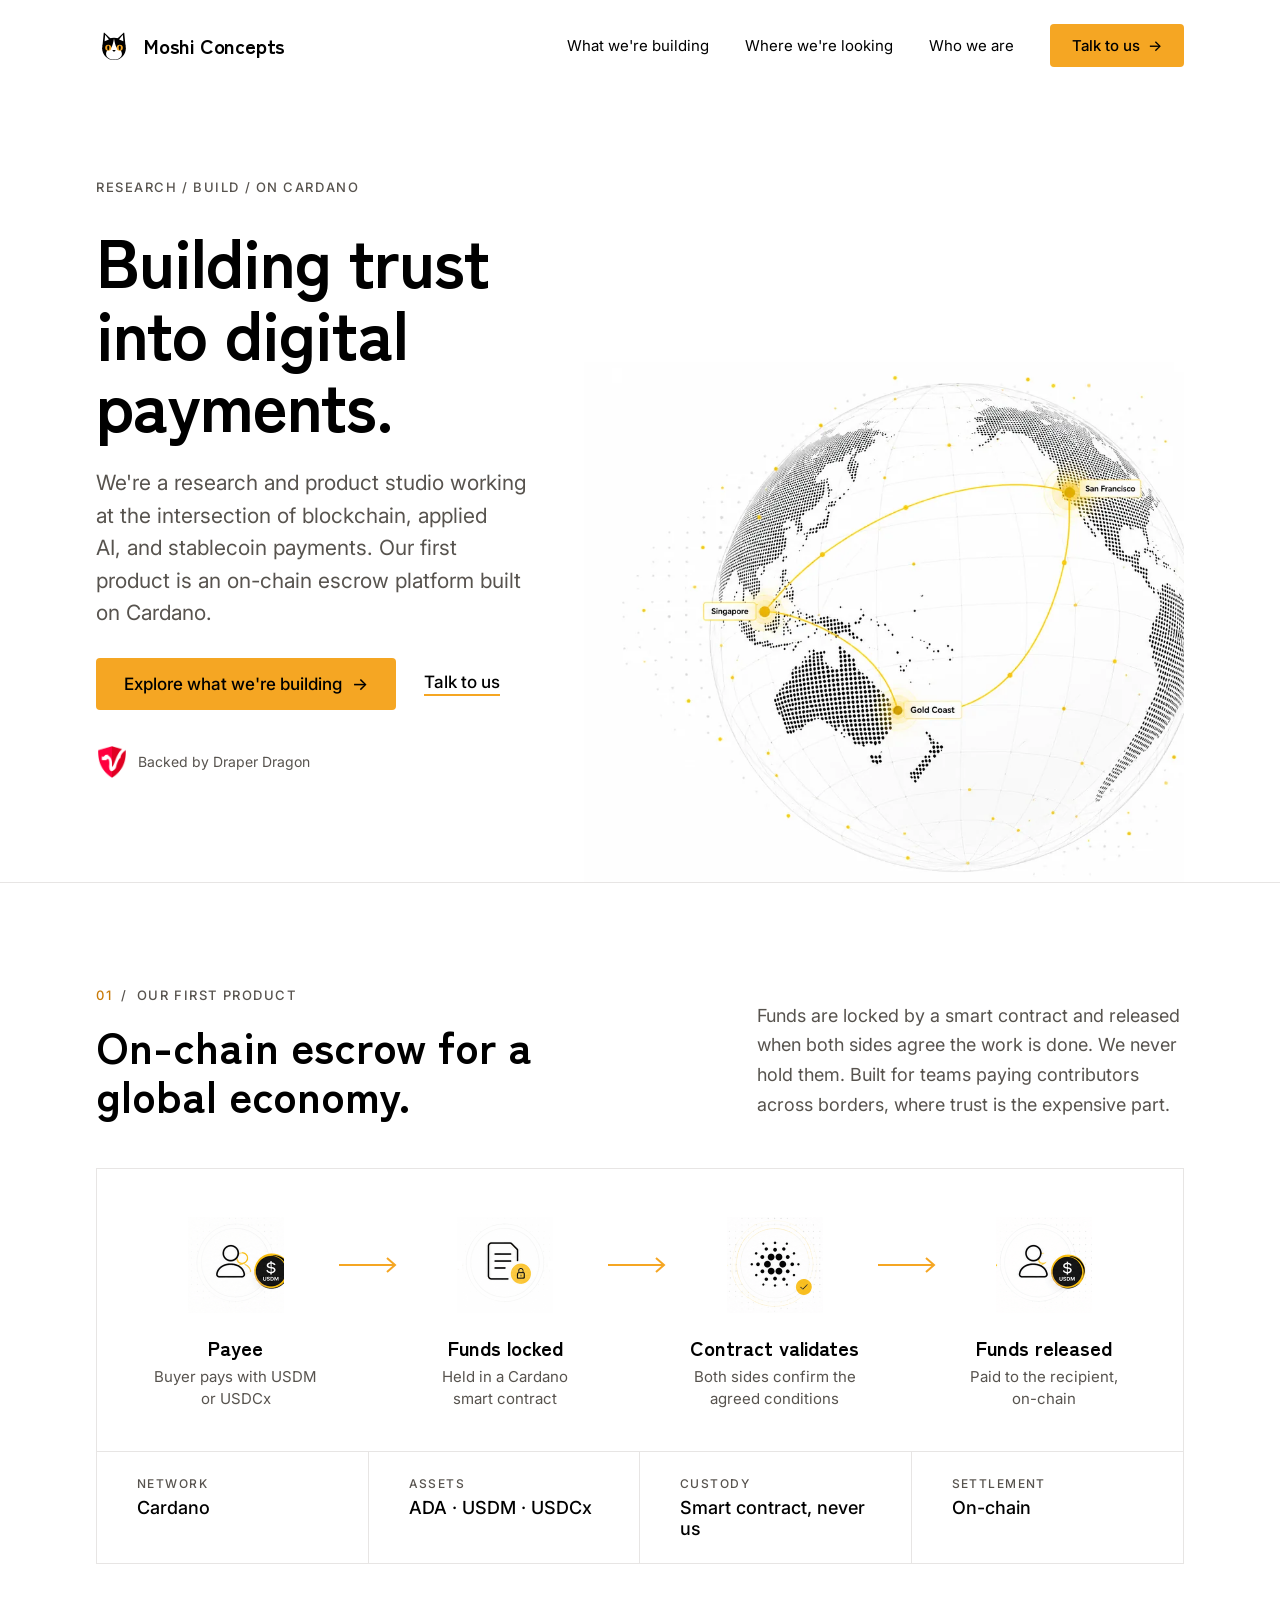
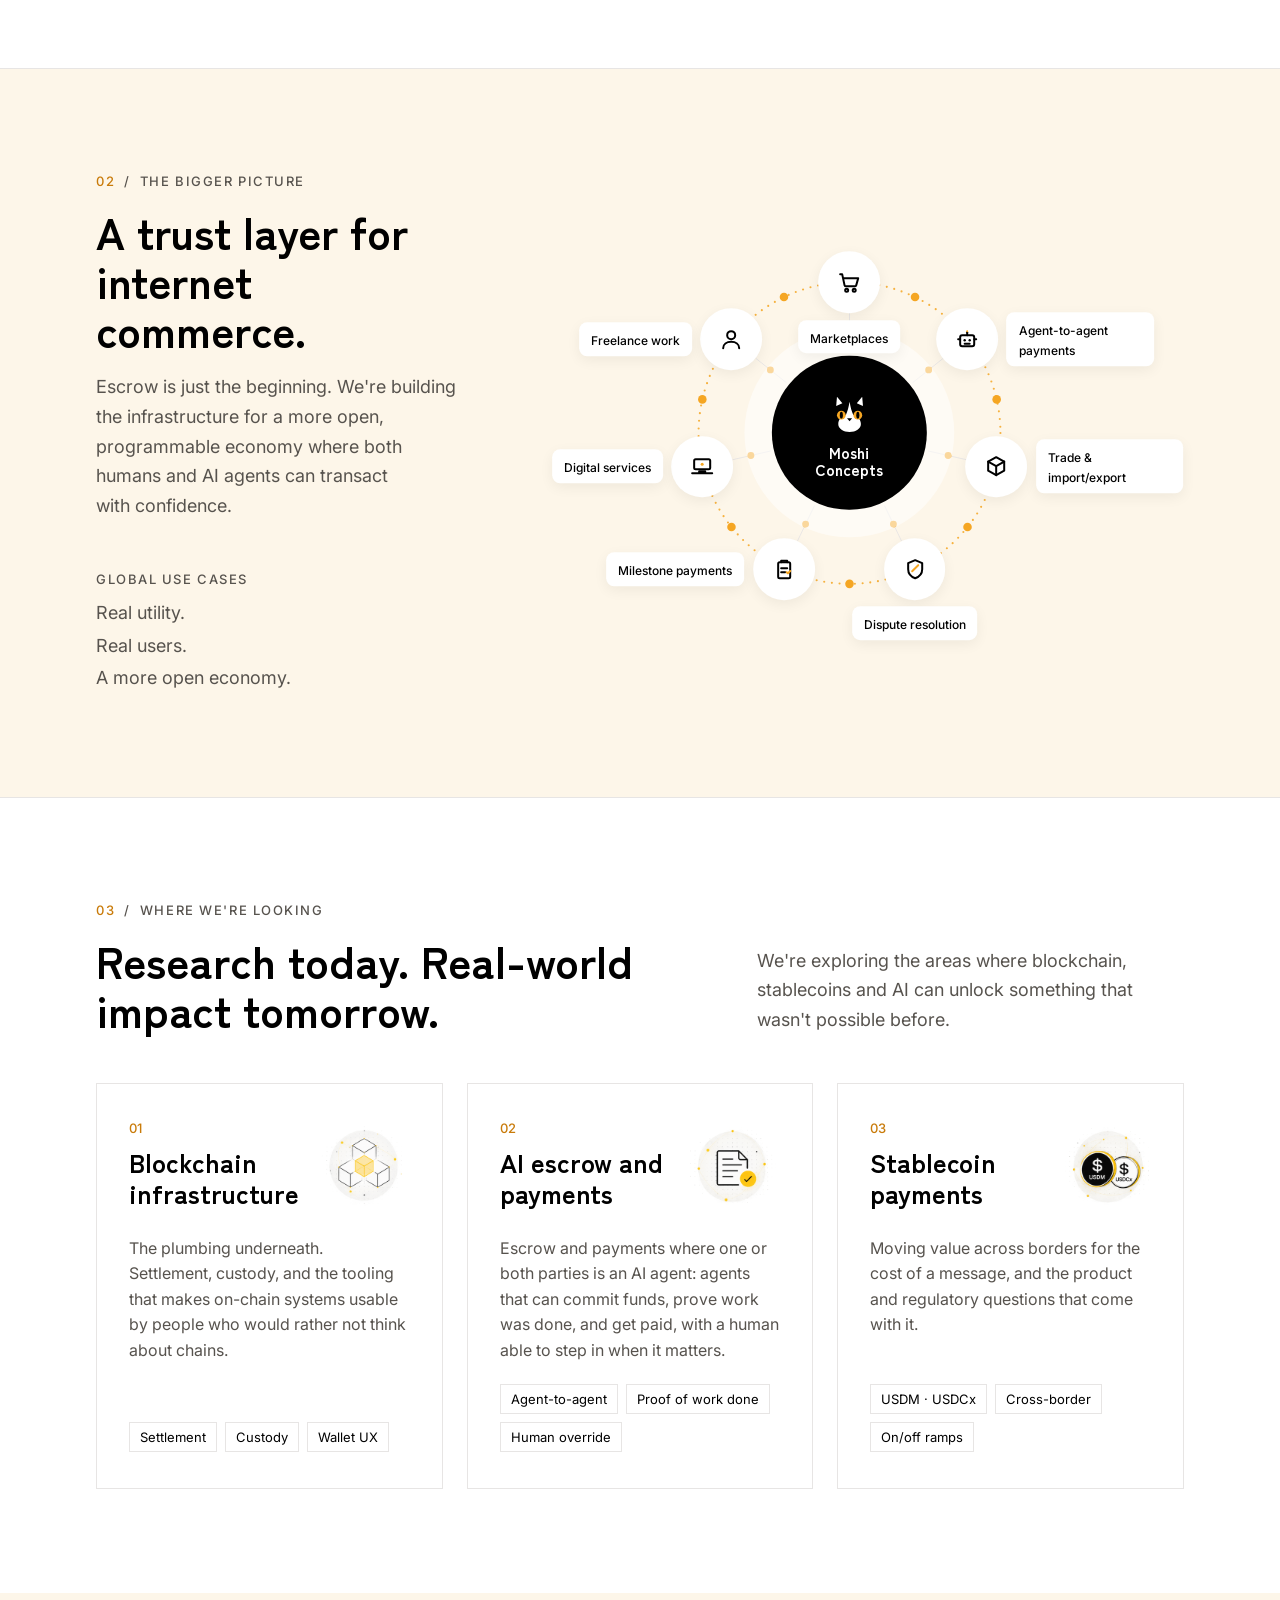
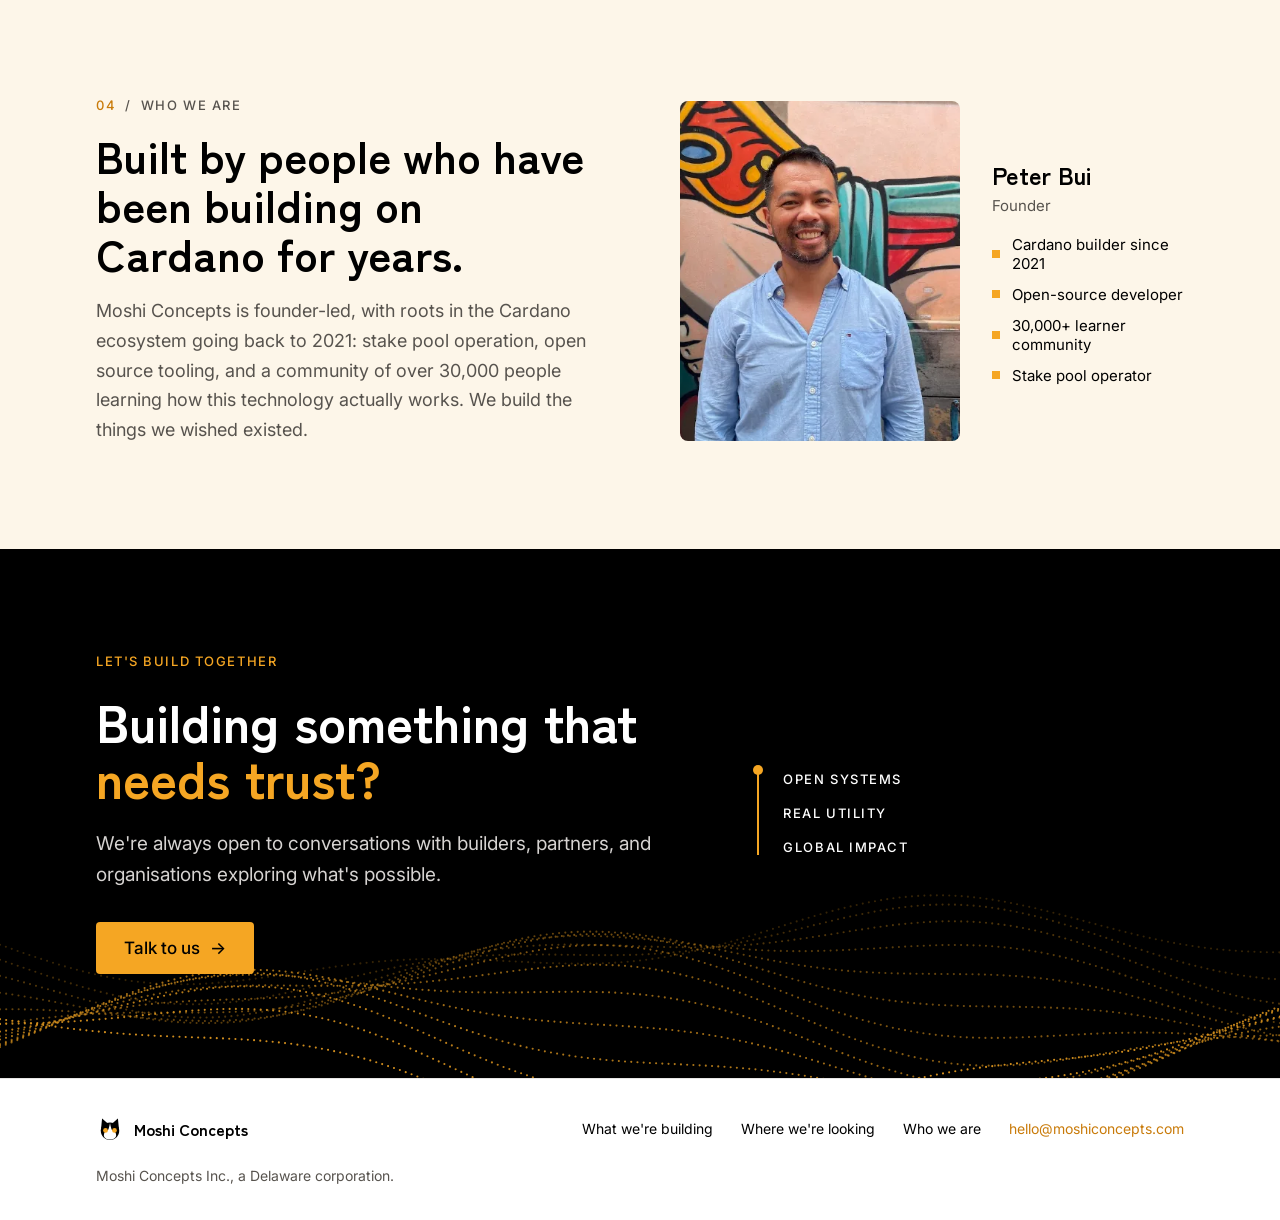
==== commit 97d54a09: "Fix trust-layer nodes collapsing to the centre on desktop The nodes were placed with a rotate -> tra" ====
--- a/index.html
+++ b/index.html
@@ -20,6 +20,8 @@
   <link href="https://fonts.googleapis.com/css2?family=Zen+Kaku+Gothic+New:wght@500;700&family=Inter:wght@400;500&display=swap" rel="stylesheet">
 
   <link rel="stylesheet" href="styles.css">
+
+  <!-- build: 2026-09-12 · deploy-trigger check #3 (repo access granted) -->
 </head>
 <body>
   <div class="site">
@@ -178,7 +180,7 @@
             <span>Moshi<br>Concepts</span>
           </div>
           <ul class="eco__nodes" aria-label="Use cases the trust layer supports">
-            <li class="eco__node eco__node--below" style="--i:0; --o:1">
+            <li class="eco__node eco__node--below" style="--o:1; --x:50.00%; --y:18.57%">
               <span class="eco__icon" aria-hidden="true"><svg viewBox="0 0 24 24" fill="none" stroke="currentColor" stroke-width="2" stroke-linecap="round" stroke-linejoin="round"><path d="M3 4h2l2.4 11.2a1 1 0 0 0 1 .8H18a1 1 0 0 0 1-.8L21 8H7"/><circle cx="9.5" cy="20" r="1.5"/><circle cx="17" cy="20" r="1.5"/></svg></span>
               <span class="eco__text">
                 <span class="eco__label">Marketplaces</span>
@@ -186,7 +188,7 @@
               </span>
               <span class="eco__go" aria-hidden="true">→</span>
             </li>
-            <li class="eco__node eco__node--right" style="--i:1; --o:3">
+            <li class="eco__node eco__node--right" style="--o:3; --x:67.64%; --y:30.40%">
               <span class="eco__icon" aria-hidden="true"><svg viewBox="0 0 24 24" fill="none" stroke="currentColor" stroke-width="2" stroke-linecap="round" stroke-linejoin="round"><rect x="5" y="8" width="14" height="11" rx="2"/><path d="M12 8V5"/><circle cx="12" cy="4" r="1" fill="#F5A623" stroke="none"/><circle cx="9.5" cy="13" r="1.2" fill="currentColor" stroke="none"/><circle cx="14.5" cy="13" r="1.2" fill="currentColor" stroke="none"/><path d="M9.5 16.5h5M5 12H3M21 12h-2"/></svg></span>
               <span class="eco__text">
                 <span class="eco__label">Agent-to-agent payments</span>
@@ -194,7 +196,7 @@
               </span>
               <span class="eco__go" aria-hidden="true">→</span>
             </li>
-            <li class="eco__node eco__node--right" style="--i:2; --o:5">
+            <li class="eco__node eco__node--right" style="--o:5; --x:72.00%; --y:56.99%">
               <span class="eco__icon" aria-hidden="true"><svg viewBox="0 0 24 24" fill="none" stroke="currentColor" stroke-width="2" stroke-linecap="round" stroke-linejoin="round"><path d="M12 3l8 4.5v9L12 21l-8-4.5v-9L12 3z"/><path d="M12 12l8-4.5M12 12v9M12 12L4 7.5"/></svg></span>
               <span class="eco__text">
                 <span class="eco__label">Trade &amp; import/export</span>
@@ -202,7 +204,7 @@
               </span>
               <span class="eco__go" aria-hidden="true">→</span>
             </li>
-            <li class="eco__node eco__node--below" style="--i:3; --o:7">
+            <li class="eco__node eco__node--below" style="--o:7; --x:59.79%; --y:78.32%">
               <span class="eco__icon" aria-hidden="true"><svg viewBox="0 0 24 24" fill="none" stroke="currentColor" stroke-width="2" stroke-linecap="round" stroke-linejoin="round"><path d="M12 3l7 3v6c0 4.5-3 7.5-7 9-4-1.5-7-4.5-7-9V6l7-3z"/><path d="M9 14l6-6" stroke="#F5A623"/></svg></span>
               <span class="eco__text">
                 <span class="eco__label">Dispute resolution</span>
@@ -210,7 +212,7 @@
               </span>
               <span class="eco__go" aria-hidden="true">→</span>
             </li>
-            <li class="eco__node eco__node--left" style="--i:4; --o:6">
+            <li class="eco__node eco__node--left" style="--o:6; --x:40.21%; --y:78.32%">
               <span class="eco__icon" aria-hidden="true"><svg viewBox="0 0 24 24" fill="none" stroke="currentColor" stroke-width="2" stroke-linecap="round" stroke-linejoin="round"><rect x="6" y="5" width="12" height="16" rx="1.5"/><path d="M9 5V3.5h6V5"/><path d="M9 11h6M9 15h4"/><path d="M14.5 15l1.2 1.2 2.3-2.4" stroke="#F5A623"/></svg></span>
               <span class="eco__text">
                 <span class="eco__label">Milestone payments</span>
@@ -218,7 +220,7 @@
               </span>
               <span class="eco__go" aria-hidden="true">→</span>
             </li>
-            <li class="eco__node eco__node--left" style="--i:5; --o:4">
+            <li class="eco__node eco__node--left" style="--o:4; --x:28.00%; --y:56.99%">
               <span class="eco__icon" aria-hidden="true"><svg viewBox="0 0 24 24" fill="none" stroke="currentColor" stroke-width="2" stroke-linecap="round" stroke-linejoin="round"><rect x="4" y="5" width="16" height="10" rx="1.5"/><path d="M2 19h20M9 19v-2h6v2"/><circle cx="12" cy="10" r="1.5" fill="#F5A623" stroke="none"/></svg></span>
               <span class="eco__text">
                 <span class="eco__label">Digital services</span>
@@ -226,7 +228,7 @@
               </span>
               <span class="eco__go" aria-hidden="true">→</span>
             </li>
-            <li class="eco__node eco__node--left" style="--i:6; --o:2">
+            <li class="eco__node eco__node--left" style="--o:2; --x:32.36%; --y:30.40%">
               <span class="eco__icon" aria-hidden="true"><svg viewBox="0 0 24 24" fill="none" stroke="currentColor" stroke-width="2" stroke-linecap="round" stroke-linejoin="round"><circle cx="12" cy="8" r="4"/><path d="M4 21c0-4 3.5-6.5 8-6.5s8 2.5 8 6.5"/></svg></span>
               <span class="eco__text">
                 <span class="eco__label">Freelance work</span>
--- a/styles.css
+++ b/styles.css
@@ -581,9 +581,9 @@
   .cta .btn--lg { margin-top: 8px; }
 
 
-  /* 02 · The trust layer — ring diagram. Geometry is the 780x560 reference
+  /* 02 · The trust layer — ring diagram. Sizes are the 780x560 reference
      expressed in cqw (1cqw = 7.8px at full size) so the ring scales with
-     its column; each node is rotated out to the ring and back upright. */
+     its column; node positions are percentages of the box. */
   .trust { gap: 48px; padding: 104px 96px; }
   .trust__text { gap: 18px; max-width: 62ch; }
   .trust h2 { font-size: 44px; }
@@ -598,7 +598,8 @@
     position: relative;
     width: 100%;
     max-width: 780px;
-    aspect-ratio: 780 / 560;
+    height: 0;
+    padding-bottom: 71.79%; /* 560 / 780 — a definite padding-box height so % top resolves */
     margin: 0 auto;
     gap: 0;
   }
@@ -617,12 +618,14 @@
   }
   .eco__hub svg { width: 7.7cqw; height: 7.7cqw; }
   .eco__nodes { position: absolute; inset: 0; display: block; width: auto; gap: 0; }
+  /* Nodes sit at precomputed ring positions (--x/--y, % of the box) —
+     plain percentages rather than a cqw translate, which some browsers
+     resolve to zero inside transform. */
   .eco__node {
-    --angle: calc(var(--i) * (360deg / 7) - 90deg);
     order: 0;
     position: absolute;
-    left: 50%;
-    top: 50%;
+    left: var(--x);
+    top: var(--y);
     width: 9.23cqw;
     height: 9.23cqw;
     padding: 0;
@@ -630,8 +633,7 @@
     background: none;
     border-radius: 0;
     box-shadow: none;
-    transform-origin: 50% 50%;
-    transform: translate(-50%, -50%) rotate(var(--angle)) translate(22.56cqw) rotate(calc(-1 * var(--angle)));
+    transform: translate(-50%, -50%);
   }
   .eco__icon { width: 9.23cqw; height: 9.23cqw; border: 0; box-shadow: 0 4px 14px rgba(0, 0, 0, 0.06); }
   .eco__icon svg { width: 3.6cqw; height: 3.6cqw; }
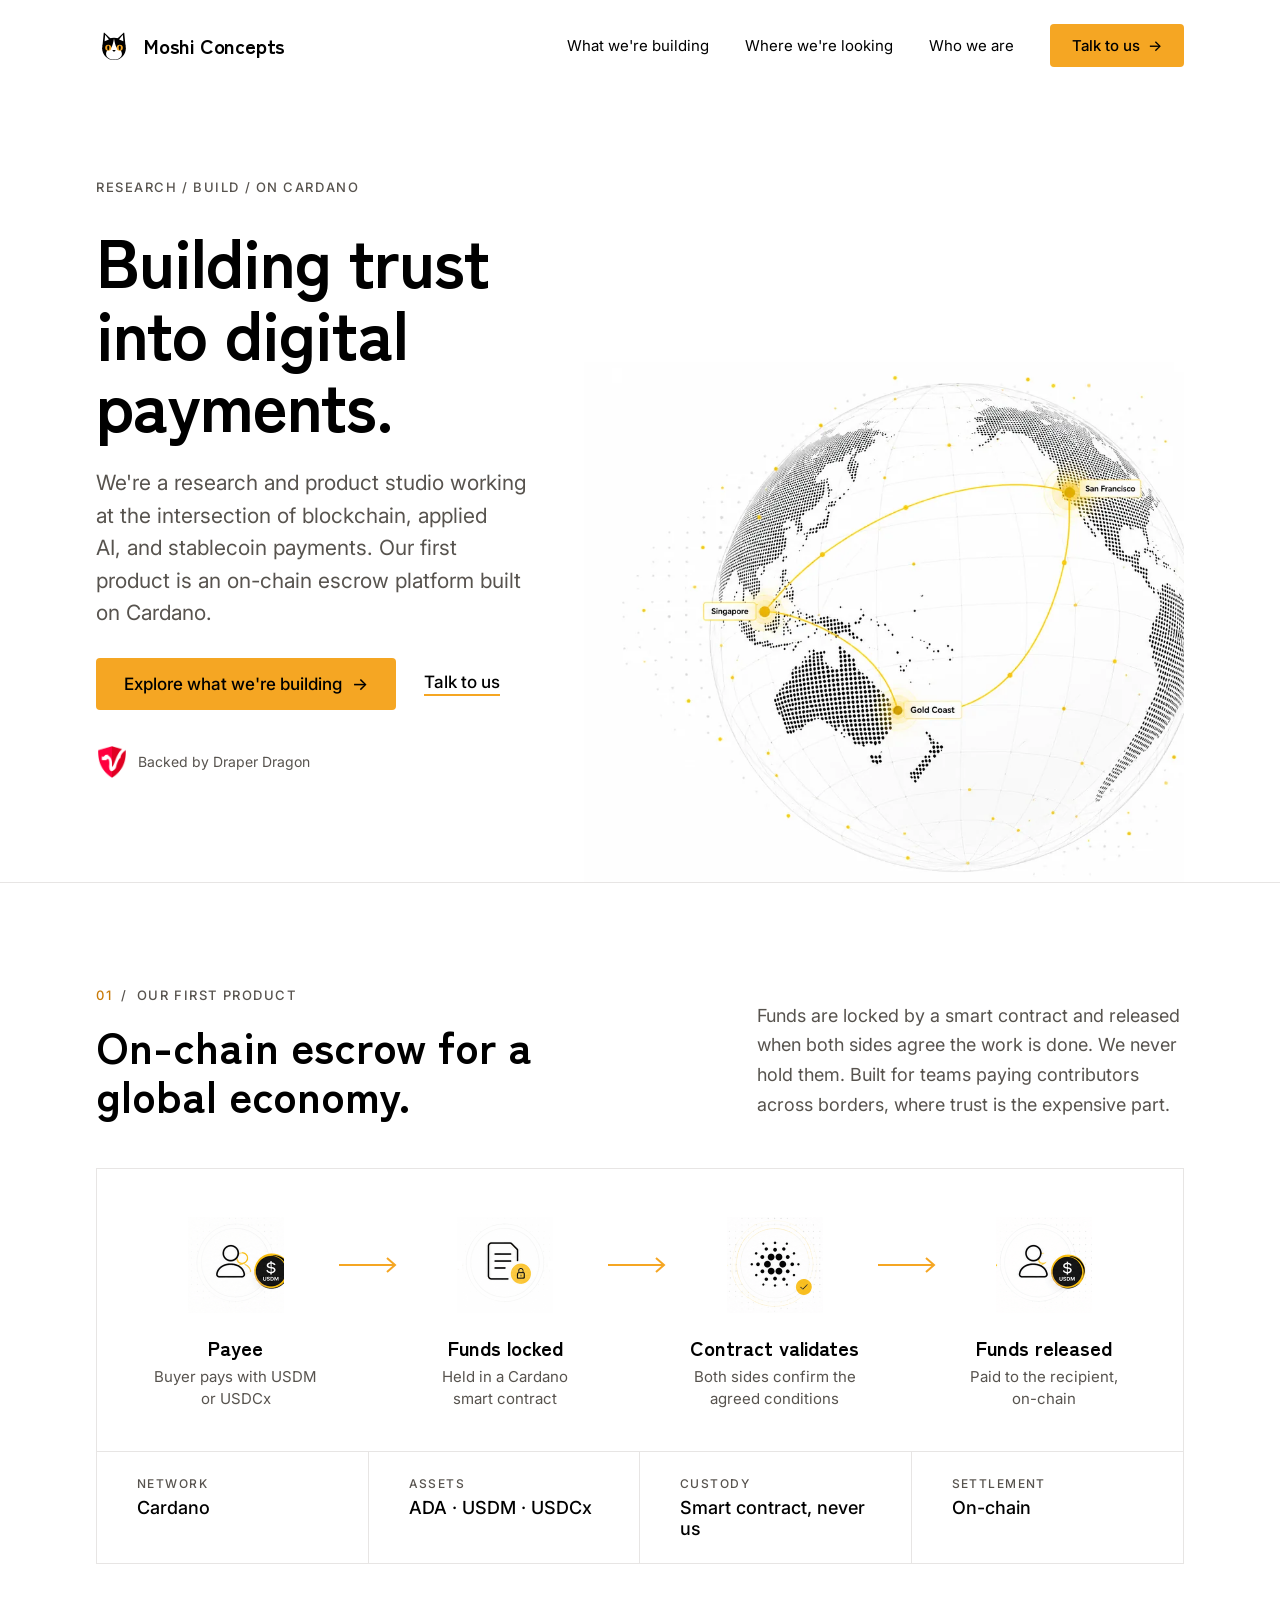
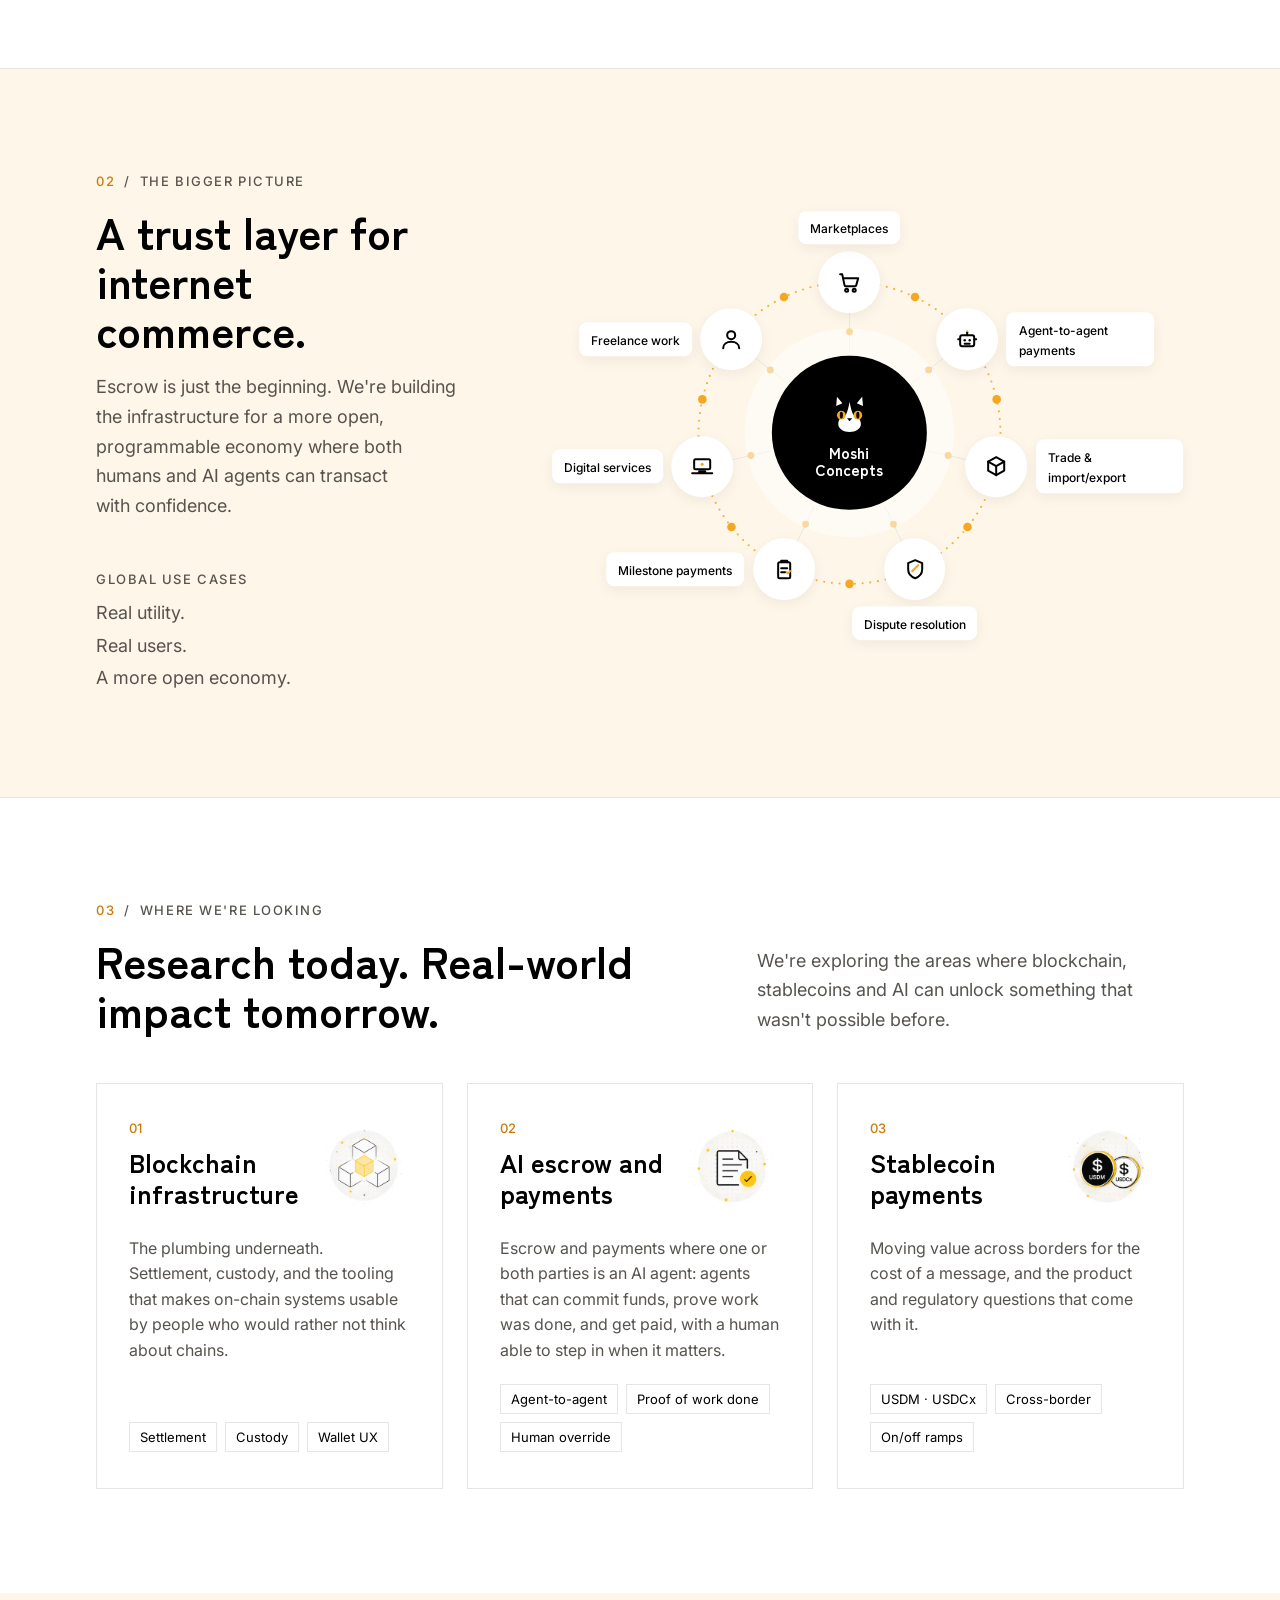
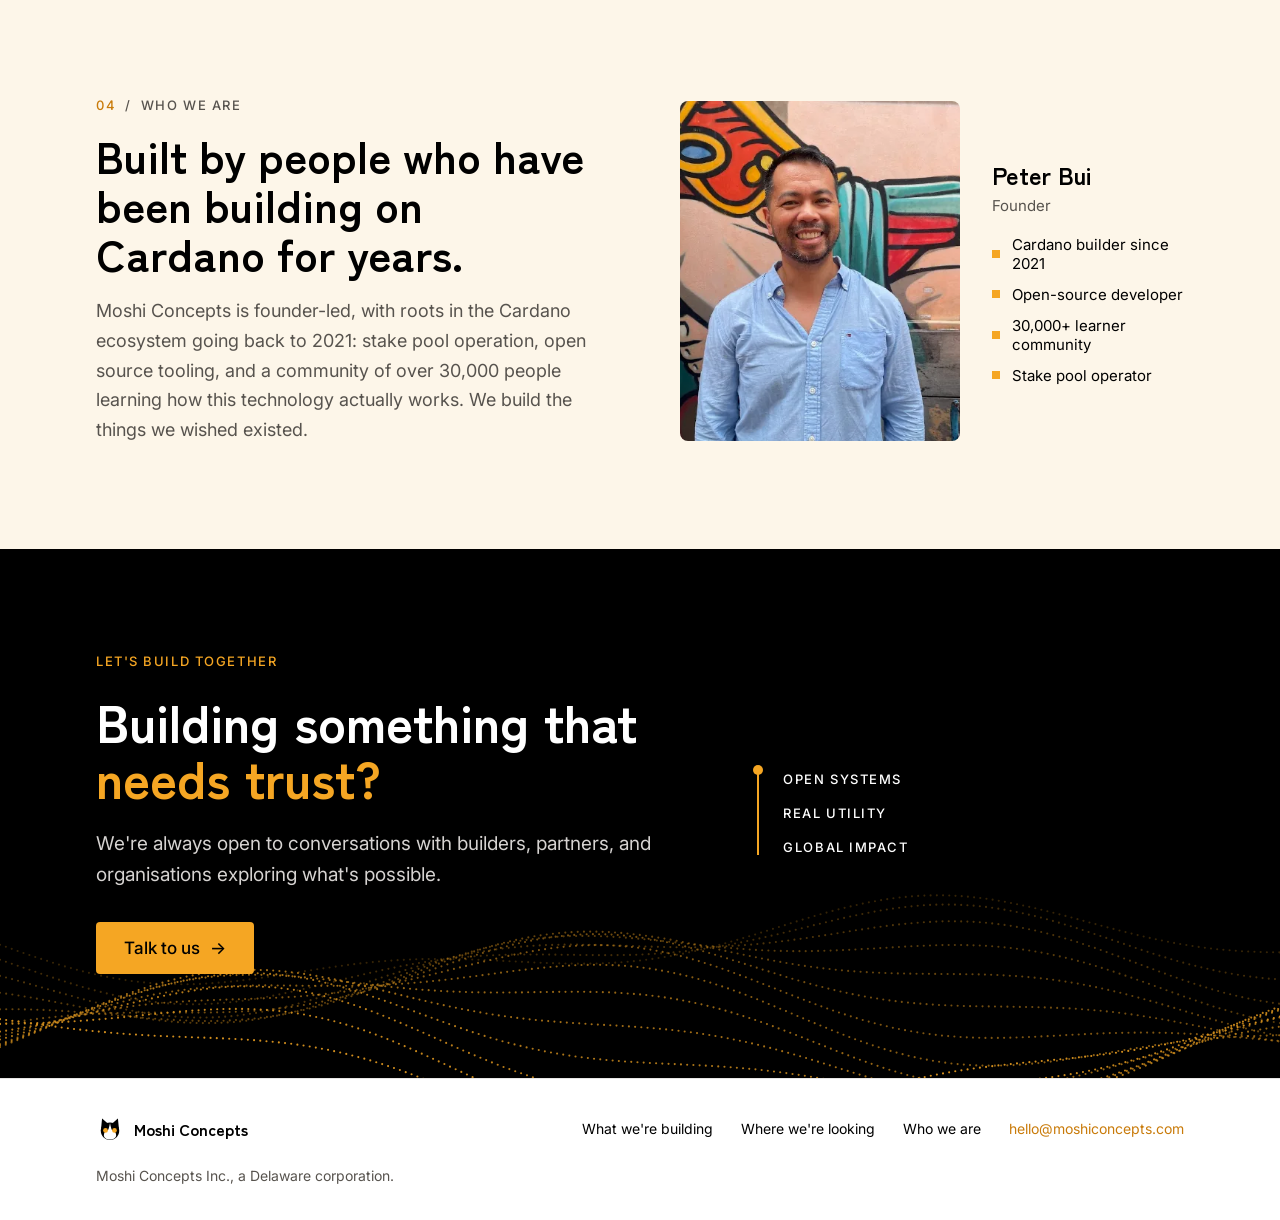
==== commit e449c7f2: "Trust layer: place the Marketplaces label above its node The top node's pill sat below it, between t" ====
--- a/index.html
+++ b/index.html
@@ -19,7 +19,7 @@
   <link rel="preconnect" href="https://fonts.gstatic.com" crossorigin>
   <link href="https://fonts.googleapis.com/css2?family=Zen+Kaku+Gothic+New:wght@500;700&family=Inter:wght@400;500&display=swap" rel="stylesheet">
 
-  <link rel="stylesheet" href="styles.css">
+  <link rel="stylesheet" href="styles.css?v=4">
 
   <!-- build: 2026-09-12 · deploy-trigger check #3 (repo access granted) -->
 </head>
@@ -162,7 +162,7 @@
 
       <div class="trust__media">
         <div class="eco">
-          <img class="eco__orbit" src="assets/eco-orbit.svg" alt="" width="780" height="560">
+          <img class="eco__orbit" src="assets/eco-orbit.svg?v=3" alt="" width="780" height="560">
           <div class="eco__hub" aria-label="Moshi Concepts">
             <svg viewBox="0 0 100 100" aria-hidden="true">
             <path d="M18,50 L21.5,14 Q22,11 24,14 L45,33 Z" fill="#000000"></path>
@@ -180,7 +180,7 @@
             <span>Moshi<br>Concepts</span>
           </div>
           <ul class="eco__nodes" aria-label="Use cases the trust layer supports">
-            <li class="eco__node eco__node--below" style="--o:1; --x:50.00%; --y:18.57%">
+            <li class="eco__node eco__node--above" style="--o:1">
               <span class="eco__icon" aria-hidden="true"><svg viewBox="0 0 24 24" fill="none" stroke="currentColor" stroke-width="2" stroke-linecap="round" stroke-linejoin="round"><path d="M3 4h2l2.4 11.2a1 1 0 0 0 1 .8H18a1 1 0 0 0 1-.8L21 8H7"/><circle cx="9.5" cy="20" r="1.5"/><circle cx="17" cy="20" r="1.5"/></svg></span>
               <span class="eco__text">
                 <span class="eco__label">Marketplaces</span>
@@ -188,7 +188,7 @@
               </span>
               <span class="eco__go" aria-hidden="true">→</span>
             </li>
-            <li class="eco__node eco__node--right" style="--o:3; --x:67.64%; --y:30.40%">
+            <li class="eco__node eco__node--right" style="--o:3">
               <span class="eco__icon" aria-hidden="true"><svg viewBox="0 0 24 24" fill="none" stroke="currentColor" stroke-width="2" stroke-linecap="round" stroke-linejoin="round"><rect x="5" y="8" width="14" height="11" rx="2"/><path d="M12 8V5"/><circle cx="12" cy="4" r="1" fill="#F5A623" stroke="none"/><circle cx="9.5" cy="13" r="1.2" fill="currentColor" stroke="none"/><circle cx="14.5" cy="13" r="1.2" fill="currentColor" stroke="none"/><path d="M9.5 16.5h5M5 12H3M21 12h-2"/></svg></span>
               <span class="eco__text">
                 <span class="eco__label">Agent-to-agent payments</span>
@@ -196,7 +196,7 @@
               </span>
               <span class="eco__go" aria-hidden="true">→</span>
             </li>
-            <li class="eco__node eco__node--right" style="--o:5; --x:72.00%; --y:56.99%">
+            <li class="eco__node eco__node--right" style="--o:5">
               <span class="eco__icon" aria-hidden="true"><svg viewBox="0 0 24 24" fill="none" stroke="currentColor" stroke-width="2" stroke-linecap="round" stroke-linejoin="round"><path d="M12 3l8 4.5v9L12 21l-8-4.5v-9L12 3z"/><path d="M12 12l8-4.5M12 12v9M12 12L4 7.5"/></svg></span>
               <span class="eco__text">
                 <span class="eco__label">Trade &amp; import/export</span>
@@ -204,7 +204,7 @@
               </span>
               <span class="eco__go" aria-hidden="true">→</span>
             </li>
-            <li class="eco__node eco__node--below" style="--o:7; --x:59.79%; --y:78.32%">
+            <li class="eco__node eco__node--below" style="--o:7">
               <span class="eco__icon" aria-hidden="true"><svg viewBox="0 0 24 24" fill="none" stroke="currentColor" stroke-width="2" stroke-linecap="round" stroke-linejoin="round"><path d="M12 3l7 3v6c0 4.5-3 7.5-7 9-4-1.5-7-4.5-7-9V6l7-3z"/><path d="M9 14l6-6" stroke="#F5A623"/></svg></span>
               <span class="eco__text">
                 <span class="eco__label">Dispute resolution</span>
@@ -212,7 +212,7 @@
               </span>
               <span class="eco__go" aria-hidden="true">→</span>
             </li>
-            <li class="eco__node eco__node--left" style="--o:6; --x:40.21%; --y:78.32%">
+            <li class="eco__node eco__node--left" style="--o:6">
               <span class="eco__icon" aria-hidden="true"><svg viewBox="0 0 24 24" fill="none" stroke="currentColor" stroke-width="2" stroke-linecap="round" stroke-linejoin="round"><rect x="6" y="5" width="12" height="16" rx="1.5"/><path d="M9 5V3.5h6V5"/><path d="M9 11h6M9 15h4"/><path d="M14.5 15l1.2 1.2 2.3-2.4" stroke="#F5A623"/></svg></span>
               <span class="eco__text">
                 <span class="eco__label">Milestone payments</span>
@@ -220,7 +220,7 @@
               </span>
               <span class="eco__go" aria-hidden="true">→</span>
             </li>
-            <li class="eco__node eco__node--left" style="--o:4; --x:28.00%; --y:56.99%">
+            <li class="eco__node eco__node--left" style="--o:4">
               <span class="eco__icon" aria-hidden="true"><svg viewBox="0 0 24 24" fill="none" stroke="currentColor" stroke-width="2" stroke-linecap="round" stroke-linejoin="round"><rect x="4" y="5" width="16" height="10" rx="1.5"/><path d="M2 19h20M9 19v-2h6v2"/><circle cx="12" cy="10" r="1.5" fill="#F5A623" stroke="none"/></svg></span>
               <span class="eco__text">
                 <span class="eco__label">Digital services</span>
@@ -228,7 +228,7 @@
               </span>
               <span class="eco__go" aria-hidden="true">→</span>
             </li>
-            <li class="eco__node eco__node--left" style="--o:2; --x:32.36%; --y:30.40%">
+            <li class="eco__node eco__node--left" style="--o:2">
               <span class="eco__icon" aria-hidden="true"><svg viewBox="0 0 24 24" fill="none" stroke="currentColor" stroke-width="2" stroke-linecap="round" stroke-linejoin="round"><circle cx="12" cy="8" r="4"/><path d="M4 21c0-4 3.5-6.5 8-6.5s8 2.5 8 6.5"/></svg></span>
               <span class="eco__text">
                 <span class="eco__label">Freelance work</span>
@@ -337,7 +337,7 @@
         <li class="cta__pillar">Real utility</li>
         <li class="cta__pillar">Global impact</li>
       </ul>
-      <img class="cta__wave" src="assets/cta-wave.svg" alt="" width="1440" height="260">
+      <img class="cta__wave" src="assets/cta-wave.svg?v=1" alt="" width="1440" height="260">
     </section>
 
     <!-- ===================== Footer ===================== -->
@@ -365,5 +365,6 @@
     </footer>
 
   </div>
+  <script src="eco.js?v=1" defer></script>
 </body>
 </html>
--- a/styles.css
+++ b/styles.css
@@ -603,7 +603,15 @@
     margin: 0 auto;
     gap: 0;
   }
-  .eco__orbit { display: block; position: absolute; inset: 0; width: 100%; height: 100%; pointer-events: none; }
+  .eco__orbit {
+    display: block;
+    position: absolute;
+    inset: 0;
+    width: 100%;
+    height: 100%;
+    pointer-events: none;
+    transform: translate(calc(var(--px, 0px) * 0.6), calc(var(--py, 0px) * 0.6));
+  }
   .eco__hub {
     display: flex;
     position: absolute;
@@ -611,21 +619,19 @@
     top: 50%;
     width: 23.08cqw;
     height: 23.08cqw;
-    transform: translate(-50%, -50%);
+    transform: translate(-50%, -50%) translate(calc(var(--px, 0px) * 0.35), calc(var(--py, 0px) * 0.35));
     box-shadow: 0 0 0 4.1cqw rgba(255, 255, 255, 0.55);
     gap: 0.77cqw;
     font-size: clamp(14px, 2.31cqw, 18px);
   }
   .eco__hub svg { width: 7.7cqw; height: 7.7cqw; }
   .eco__nodes { position: absolute; inset: 0; display: block; width: auto; gap: 0; }
-  /* Nodes sit at precomputed ring positions (--x/--y, % of the box) —
+  /* Nodes sit at precomputed ring positions (% of the box, below) —
      plain percentages rather than a cqw translate, which some browsers
      resolve to zero inside transform. */
   .eco__node {
     order: 0;
     position: absolute;
-    left: var(--x);
-    top: var(--y);
     width: 9.23cqw;
     height: 9.23cqw;
     padding: 0;
@@ -633,8 +639,20 @@
     background: none;
     border-radius: 0;
     box-shadow: none;
-    transform: translate(-50%, -50%);
-  }
+    /* placement, then the cursor parallax nudge (--px/--py set by eco.js,
+       scaled per node by --depth) */
+    transform: translate(-50%, -50%)
+               translate(calc(var(--px, 0px) * var(--depth, 1)), calc(var(--py, 0px) * var(--depth, 1)));
+  }
+  /* Ring positions by DOM order (self-contained in the CSS so a stale
+     HTML/CSS pairing can never leave the nodes unplaced) */
+  .eco__node:nth-child(1) { left: 50.00%; top: 18.57%; --depth: 1.15; }
+  .eco__node:nth-child(2) { left: 67.64%; top: 30.40%; --depth: 0.9; }
+  .eco__node:nth-child(3) { left: 72.00%; top: 56.99%; --depth: 1.1; }
+  .eco__node:nth-child(4) { left: 59.79%; top: 78.32%; --depth: 0.95; }
+  .eco__node:nth-child(5) { left: 40.21%; top: 78.32%; --depth: 1.05; }
+  .eco__node:nth-child(6) { left: 28.00%; top: 56.99%; --depth: 0.85; }
+  .eco__node:nth-child(7) { left: 32.36%; top: 30.40%; --depth: 1.2; }
   .eco__icon { width: 9.23cqw; height: 9.23cqw; border: 0; box-shadow: 0 4px 14px rgba(0, 0, 0, 0.06); }
   .eco__icon svg { width: 3.6cqw; height: 3.6cqw; }
   /* The label pill */
@@ -657,8 +675,29 @@
   }
   .eco__sub, .eco__go { display: none; }
   .eco__node--below .eco__text { top: 100%; left: 50%; transform: translateX(-50%); margin-top: 1.03cqw; }
+  .eco__node--above .eco__text { bottom: 100%; left: 50%; transform: translateX(-50%); margin-bottom: 1.03cqw; }
   .eco__node--right .eco__text { left: 100%; top: 50%; transform: translateY(-50%); margin-left: 1.28cqw; white-space: normal; width: max-content; max-width: 22cqw; }
   .eco__node--left  .eco__text { right: 100%; top: 50%; transform: translateY(-50%); margin-right: 1.28cqw; white-space: normal; width: max-content; max-width: 22cqw; text-align: right; }
+
+  /* Interaction: hover lifts a node with a gold ring; a slow idle float
+     gives the ring life. Uses the individual `scale`/`translate` properties
+     so hover, float and parallax compose instead of overwriting each other. */
+  .eco__node { cursor: default; }
+  .eco__icon, .eco__text { transition: scale 0.25s ease, box-shadow 0.25s ease; }
+  .eco__node:hover .eco__icon {
+    scale: 1.08;
+    box-shadow: 0 0 0 2px var(--accent), 0 8px 22px rgba(0, 0, 0, 0.10);
+  }
+  .eco__node:hover .eco__text { box-shadow: 0 8px 22px rgba(0, 0, 0, 0.10); }
+  @media (prefers-reduced-motion: no-preference) {
+    .eco__icon { animation: eco-float 6s ease-in-out infinite alternate; }
+    .eco__node:nth-child(2) .eco__icon { animation-delay: -1s; }
+    .eco__node:nth-child(3) .eco__icon { animation-delay: -2s; }
+    .eco__node:nth-child(4) .eco__icon { animation-delay: -3s; }
+    .eco__node:nth-child(5) .eco__icon { animation-delay: -4s; }
+    .eco__node:nth-child(6) .eco__icon { animation-delay: -5s; }
+    .eco__node:nth-child(7) .eco__icon { animation-delay: -1.5s; }
+  }
 
   /* Dark CTA: pillars take the right column; the wave spans the width */
   .cta { gap: 64px; }
@@ -687,6 +726,11 @@
   .trust__text { max-width: none; }
 }
 
+@keyframes eco-float {
+  from { translate: 0 0; }
+  to   { translate: 0 -5px; }
+}
+
 /* Respect reduced-motion preference */
 @media (prefers-reduced-motion: reduce) {
   html { scroll-behavior: auto; }
